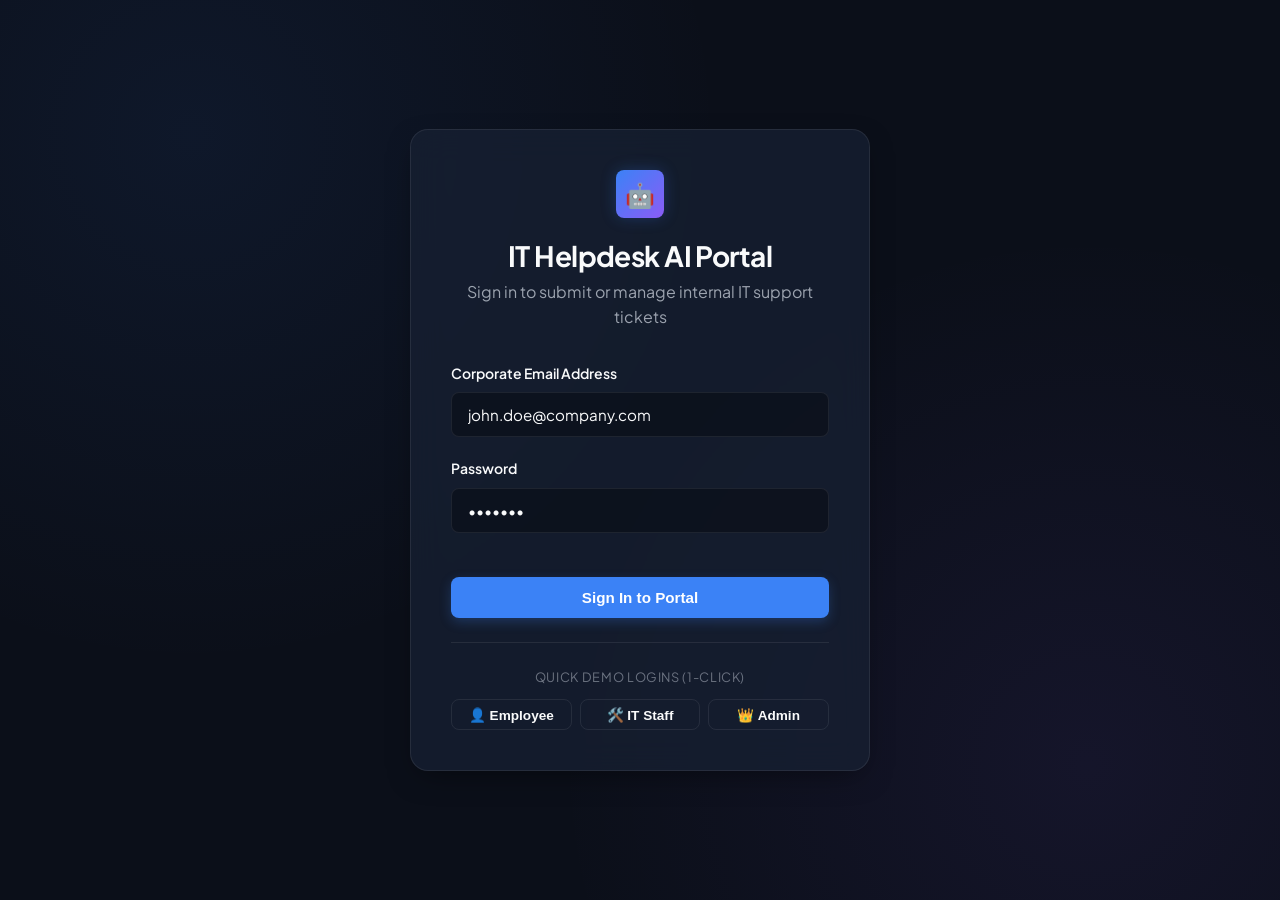
==== frontend/admin-dashboard.html @ 86323dc9 "Complete frontend: Add HTML pages, modern CSS styling, and JS controllers with AI preview" ====
<!DOCTYPE html>
<html lang="en">
<head>
  <meta charset="UTF-8">
  <meta name="viewport" content="width=device-width, initial-scale=1.0">
  <title>Admin Dashboard | AI IT Helpdesk</title>
  <link rel="stylesheet" href="css/style.css">
</head>
<body>
  <!-- Top Navigation -->
  <nav class="navbar">
    <a href="admin-dashboard.html" class="brand">
      <div class="brand-icon">👑</div>
      <span>Helpdesk AI Analytics</span>
    </a>
    <div class="nav-links">
      <div class="user-badge">
        <div class="user-avatar" id="navbar-user-avatar" style="background: var(--danger);">A</div>
        <span id="navbar-user-name" style="font-weight: 600;">Administrator</span>
        <span style="color: var(--text-muted); font-size: 0.75rem;">(Admin)</span>
      </div>
      <button onclick="Auth.logout()" class="btn btn-outline btn-sm">
        Sign Out
      </button>
    </div>
  </nav>

  <div class="container">
    <!-- Header -->
    <div style="margin-bottom: 2rem;">
      <h2>Administrator Analytics & Overview</h2>
      <p>Monitor organizational IT support performance, AI classification metrics, and ticket resolution statistics.</p>
    </div>

    <!-- Stats KPI Grid -->
    <div class="stats-grid">
      <div class="stat-card">
        <div class="stat-info">
          <h4>Total Incident Volume</h4>
          <div class="stat-value" id="admin-total-tickets">0</div>
        </div>
        <div class="stat-icon">📊</div>
      </div>
      <div class="stat-card">
        <div class="stat-info">
          <h4>Open / Pending</h4>
          <div class="stat-value" style="color: #60a5fa;" id="admin-open-tickets">0</div>
        </div>
        <div class="stat-icon">⏳</div>
      </div>
      <div class="stat-card">
        <div class="stat-info">
          <h4>In Progress</h4>
          <div class="stat-value" style="color: #fbbf24;" id="admin-progress-tickets">0</div>
        </div>
        <div class="stat-icon">⚡</div>
      </div>
      <div class="stat-card">
        <div class="stat-info">
          <h4>Resolved Total</h4>
          <div class="stat-value" style="color: #34d399;" id="admin-resolved-tickets">0</div>
        </div>
        <div class="stat-icon">✅</div>
      </div>
      <div class="stat-card">
        <div class="stat-info">
          <h4>Resolution Rate</h4>
          <div class="stat-value" style="color: #a78bfa;" id="admin-resolution-rate">0%</div>
        </div>
        <div class="stat-icon">🎯</div>
      </div>
    </div>

    <!-- Analytics Breakdown Grid -->
    <div style="display: grid; grid-template-columns: 1fr 1fr; gap: 1.5rem; margin-bottom: 2.5rem;">
      
      <!-- Category Breakdown Card -->
      <div class="table-card" style="padding: 1.75rem;">
        <h3 style="font-size: 1.15rem; margin-bottom: 0.5rem;">Tickets by AI Category</h3>
        <p style="font-size: 0.85rem; color: var(--text-muted); margin-bottom: 1.5rem;">
          Distribution of reported issues across core IT domains
        </p>

        <div id="category-bars">
          <!-- Populated by admin.js -->
        </div>
      </div>

      <!-- Priority Breakdown Card -->
      <div class="table-card" style="padding: 1.75rem;">
        <h3 style="font-size: 1.15rem; margin-bottom: 0.5rem;">Tickets by Priority Level</h3>
        <p style="font-size: 0.85rem; color: var(--text-muted); margin-bottom: 1.5rem;">
          Severity levels determined by automated AI analysis
        </p>

        <div id="priority-bars">
          <!-- Populated by admin.js -->
        </div>
      </div>

    </div>

    <!-- Master Tickets Table -->
    <div class="table-card">
      <div class="table-header">
        <div>
          <h3 style="font-size: 1.15rem;">All System Tickets</h3>
          <span style="font-size: 0.85rem; color: var(--text-muted);">Real-time monitoring across all company departments</span>
        </div>
      </div>

      <table class="custom-table">
        <thead>
          <tr>
            <th>ID</th>
            <th>Title</th>
            <th>Category</th>
            <th>Priority</th>
            <th>Status</th>
            <th>Employee</th>
            <th>Assignee</th>
            <th>Action</th>
          </tr>
        </thead>
        <tbody id="all-tickets-tbody">
          <!-- Populated by admin.js -->
        </tbody>
      </table>
    </div>
  </div>

  <script src="js/api.js"></script>
  <script src="js/auth.js"></script>
  <script src="js/admin.js"></script>
</body>
</html>
---- frontend/css/style.css ----
/* ==========================================================
   AI-Based IT Support & Helpdesk System - Modern CSS
   ========================================================== */

@import url('https://fonts.googleapis.com/css2?family=Plus+Jakarta+Sans:wght@300;400;500;600;700;800&family=JetBrains+Mono:wght@400;500&display=swap');

:root {
  /* Color Palette */
  --bg-primary: #0b0f19;
  --bg-secondary: #111827;
  --bg-card: rgba(23, 32, 51, 0.75);
  --bg-card-hover: rgba(30, 41, 67, 0.9);
  --border-color: rgba(255, 255, 255, 0.08);
  --border-focus: #3b82f6;

  --text-primary: #f9fafb;
  --text-secondary: #9ca3af;
  --text-muted: #6b7280;

  /* Accent Colors */
  --primary: #3b82f6;
  --primary-glow: rgba(59, 130, 246, 0.25);
  --primary-hover: #2563eb;
  
  --success: #10b981;
  --success-glow: rgba(16, 185, 129, 0.2);
  --warning: #f59e0b;
  --warning-glow: rgba(245, 158, 11, 0.2);
  --danger: #ef4444;
  --danger-glow: rgba(239, 68, 68, 0.2);
  --info: #8b5cf6;
  --info-glow: rgba(139, 92, 246, 0.2);

  /* Status Colors */
  --status-open: #3b82f6;
  --status-progress: #f59e0b;
  --status-resolved: #10b981;
  --status-closed: #6b7280;

  /* Dimensions & Radius */
  --radius-sm: 8px;
  --radius-md: 12px;
  --radius-lg: 18px;
  --radius-full: 9999px;
  --shadow-card: 0 10px 30px -10px rgba(0, 0, 0, 0.5);
  --transition: all 0.25s cubic-bezier(0.4, 0, 0.2, 1);
}

/* Reset & Base */
* {
  box-sizing: border-box;
  margin: 0;
  padding: 0;
}

body {
  font-family: 'Plus Jakarta Sans', -apple-system, BlinkMacSystemFont, sans-serif;
  background-color: var(--bg-primary);
  color: var(--text-primary);
  line-height: 1.6;
  min-height: 100vh;
  background-image: 
    radial-gradient(circle at 15% 15%, rgba(59, 130, 246, 0.08) 0%, transparent 40%),
    radial-gradient(circle at 85% 85%, rgba(139, 92, 246, 0.08) 0%, transparent 40%);
  background-attachment: fixed;
}

/* Typography */
h1, h2, h3, h4, h5, h6 {
  font-weight: 700;
  color: var(--text-primary);
  letter-spacing: -0.02em;
}

p {
  color: var(--text-secondary);
}

a {
  color: var(--primary);
  text-decoration: none;
  transition: var(--transition);
}

a:hover {
  text-decoration: underline;
}

/* Navigation Bar */
.navbar {
  display: flex;
  justify-content: space-between;
  align-items: center;
  padding: 1rem 2rem;
  background: rgba(17, 24, 39, 0.85);
  backdrop-filter: blur(12px);
  border-bottom: 1px solid var(--border-color);
  position: sticky;
  top: 0;
  z-index: 100;
}

.brand {
  display: flex;
  align-items: center;
  gap: 0.75rem;
  font-size: 1.25rem;
  font-weight: 800;
  color: var(--text-primary);
  text-decoration: none;
}

.brand-icon {
  width: 36px;
  height: 36px;
  background: linear-gradient(135deg, var(--primary), var(--info));
  border-radius: var(--radius-sm);
  display: flex;
  align-items: center;
  justify-content: center;
  font-size: 1.2rem;
  box-shadow: 0 0 15px var(--primary-glow);
}

.brand span {
  background: linear-gradient(135deg, #60a5fa, #c084fc);
  -webkit-background-clip: text;
  -webkit-text-fill-color: transparent;
}

.nav-links {
  display: flex;
  align-items: center;
  gap: 1.5rem;
}

.user-badge {
  display: flex;
  align-items: center;
  gap: 0.6rem;
  background: rgba(255, 255, 255, 0.05);
  padding: 0.4rem 0.9rem;
  border-radius: var(--radius-full);
  border: 1px solid var(--border-color);
  font-size: 0.85rem;
}

.user-avatar {
  width: 24px;
  height: 24px;
  border-radius: 50%;
  background: var(--primary);
  display: flex;
  align-items: center;
  justify-content: center;
  font-size: 0.75rem;
  font-weight: bold;
}

/* Layout Container */
.container {
  max-width: 1280px;
  margin: 2rem auto;
  padding: 0 1.5rem;
}

/* Auth / Login Card */
.auth-wrapper {
  display: flex;
  min-height: 100vh;
  align-items: center;
  justify-content: center;
  padding: 1.5rem;
}

.auth-card {
  width: 100%;
  max-width: 460px;
  background: var(--bg-card);
  backdrop-filter: blur(16px);
  border: 1px solid var(--border-color);
  border-radius: var(--radius-lg);
  padding: 2.5rem;
  box-shadow: var(--shadow-card);
}

.auth-header {
  text-align: center;
  margin-bottom: 2rem;
}

.auth-header h2 {
  font-size: 1.75rem;
  margin-top: 0.5rem;
}

/* Forms & Inputs */
.form-group {
  margin-bottom: 1.25rem;
}

.form-group label {
  display: block;
  font-size: 0.875rem;
  font-weight: 600;
  margin-bottom: 0.5rem;
  color: var(--text-primary);
}

.form-control {
  width: 100%;
  padding: 0.75rem 1rem;
  background: rgba(11, 15, 25, 0.7);
  border: 1px solid var(--border-color);
  border-radius: var(--radius-sm);
  color: var(--text-primary);
  font-family: inherit;
  font-size: 0.95rem;
  transition: var(--transition);
}

.form-control:focus {
  outline: none;
  border-color: var(--primary);
  box-shadow: 0 0 0 3px var(--primary-glow);
}

textarea.form-control {
  min-height: 110px;
  resize: vertical;
}

/* Buttons */
.btn {
  display: inline-flex;
  align-items: center;
  justify-content: center;
  gap: 0.5rem;
  padding: 0.75rem 1.25rem;
  font-size: 0.95rem;
  font-weight: 600;
  border-radius: var(--radius-sm);
  border: none;
  cursor: pointer;
  transition: var(--transition);
  text-decoration: none;
}

.btn-primary {
  background: var(--primary);
  color: white;
  box-shadow: 0 4px 12px var(--primary-glow);
}

.btn-primary:hover {
  background: var(--primary-hover);
  transform: translateY(-1px);
  box-shadow: 0 6px 16px var(--primary-glow);
}

.btn-outline {
  background: transparent;
  border: 1px solid var(--border-color);
  color: var(--text-primary);
}

.btn-outline:hover {
  background: rgba(255, 255, 255, 0.05);
  border-color: var(--text-secondary);
}

.btn-success {
  background: var(--success);
  color: white;
}

.btn-success:hover {
  filter: brightness(1.1);
}

.btn-sm {
  padding: 0.4rem 0.75rem;
  font-size: 0.85rem;
}

.btn-block {
  width: 100%;
}

/* Demo Role Badges / Buttons */
.demo-accounts {
  margin-top: 1.5rem;
  padding-top: 1.5rem;
  border-top: 1px solid var(--border-color);
}

.demo-title {
  font-size: 0.8rem;
  color: var(--text-muted);
  text-transform: uppercase;
  letter-spacing: 0.05em;
  margin-bottom: 0.75rem;
  text-align: center;
}

.demo-buttons {
  display: grid;
  grid-template-columns: repeat(3, 1fr);
  gap: 0.5rem;
}

/* Dashboard Grid & Cards */
.stats-grid {
  display: grid;
  grid-template-columns: repeat(auto-fit, minmax(220px, 1fr));
  gap: 1.25rem;
  margin-bottom: 2rem;
}

.stat-card {
  background: var(--bg-card);
  backdrop-filter: blur(12px);
  border: 1px solid var(--border-color);
  border-radius: var(--radius-md);
  padding: 1.5rem;
  display: flex;
  align-items: center;
  justify-content: space-between;
  box-shadow: var(--shadow-card);
  transition: var(--transition);
}

.stat-card:hover {
  transform: translateY(-2px);
  border-color: rgba(255, 255, 255, 0.15);
}

.stat-info h4 {
  font-size: 0.85rem;
  color: var(--text-secondary);
  font-weight: 500;
  text-transform: uppercase;
  margin-bottom: 0.35rem;
}

.stat-info .stat-value {
  font-size: 2rem;
  font-weight: 800;
  color: var(--text-primary);
}

.stat-icon {
  width: 48px;
  height: 48px;
  border-radius: var(--radius-sm);
  display: flex;
  align-items: center;
  justify-content: center;
  font-size: 1.5rem;
  background: rgba(255, 255, 255, 0.05);
}

/* AI Diagnostic Live Preview Card */
.ai-preview-card {
  background: linear-gradient(135deg, rgba(30, 41, 67, 0.8), rgba(20, 25, 45, 0.9));
  border: 1px solid rgba(59, 130, 246, 0.3);
  border-radius: var(--radius-md);
  padding: 1.5rem;
  margin: 1.25rem 0;
  box-shadow: 0 0 20px rgba(59, 130, 246, 0.1);
  position: relative;
  overflow: hidden;
}

.ai-preview-card::before {
  content: '';
  position: absolute;
  top: 0;
  left: 0;
  right: 0;
  height: 3px;
  background: linear-gradient(90deg, #3b82f6, #8b5cf6, #10b981);
}

.ai-header {
  display: flex;
  align-items: center;
  justify-content: space-between;
  margin-bottom: 1rem;
}

.ai-badge-title {
  display: inline-flex;
  align-items: center;
  gap: 0.5rem;
  font-weight: 700;
  color: #60a5fa;
  font-size: 0.9rem;
}

.ai-tags {
  display: flex;
  gap: 0.75rem;
  margin-bottom: 1rem;
}

.ai-tag {
  background: rgba(255, 255, 255, 0.07);
  padding: 0.3rem 0.75rem;
  border-radius: var(--radius-full);
  font-size: 0.8rem;
  font-weight: 600;
  display: inline-flex;
  align-items: center;
  gap: 0.35rem;
}

.ai-solution-box {
  background: rgba(11, 15, 25, 0.6);
  border-left: 3px solid #60a5fa;
  border-radius: 4px;
  padding: 0.85rem 1rem;
  font-size: 0.9rem;
  color: #e2e8f0;
}

/* Badges (Status & Priority) */
.badge {
  display: inline-flex;
  align-items: center;
  gap: 0.35rem;
  padding: 0.25rem 0.65rem;
  border-radius: var(--radius-full);
  font-size: 0.75rem;
  font-weight: 700;
  text-transform: uppercase;
  letter-spacing: 0.03em;
}

.badge-open {
  background: rgba(59, 130, 246, 0.15);
  color: #60a5fa;
  border: 1px solid rgba(59, 130, 246, 0.3);
}

.badge-progress {
  background: rgba(245, 158, 11, 0.15);
  color: #fbbf24;
  border: 1px solid rgba(245, 158, 11, 0.3);
}

.badge-resolved {
  background: rgba(16, 185, 129, 0.15);
  color: #34d399;
  border: 1px solid rgba(16, 185, 129, 0.3);
}

.badge-closed {
  background: rgba(107, 114, 128, 0.15);
  color: #9ca3af;
  border: 1px solid rgba(107, 114, 128, 0.3);
}

.priority-high {
  background: rgba(239, 68, 68, 0.15);
  color: #f87171;
  border: 1px solid rgba(239, 68, 68, 0.3);
}

.priority-medium {
  background: rgba(245, 158, 11, 0.15);
  color: #fbbf24;
  border: 1px solid rgba(245, 158, 11, 0.3);
}

.priority-low {
  background: rgba(16, 185, 129, 0.15);
  color: #34d399;
  border: 1px solid rgba(16, 185, 129, 0.3);
}

/* Tables */
.table-card {
  background: var(--bg-card);
  backdrop-filter: blur(12px);
  border: 1px solid var(--border-color);
  border-radius: var(--radius-md);
  overflow: hidden;
  box-shadow: var(--shadow-card);
}

.table-header {
  display: flex;
  justify-content: space-between;
  align-items: center;
  padding: 1.25rem 1.5rem;
  border-bottom: 1px solid var(--border-color);
}

.custom-table {
  width: 100%;
  border-collapse: collapse;
  text-align: left;
}

.custom-table th {
  padding: 1rem 1.5rem;
  font-size: 0.8rem;
  font-weight: 700;
  text-transform: uppercase;
  color: var(--text-muted);
  background: rgba(11, 15, 25, 0.4);
  border-bottom: 1px solid var(--border-color);
}

.custom-table td {
  padding: 1.1rem 1.5rem;
  border-bottom: 1px solid var(--border-color);
  font-size: 0.9rem;
  color: var(--text-primary);
}

.custom-table tr:hover {
  background: rgba(255, 255, 255, 0.02);
}

/* Chat & Messages Thread */
.chat-container {
  display: flex;
  flex-direction: column;
  gap: 1rem;
  max-height: 400px;
  overflow-y: auto;
  padding: 1rem;
  background: rgba(11, 15, 25, 0.5);
  border-radius: var(--radius-md);
  border: 1px solid var(--border-color);
  margin-bottom: 1.25rem;
}

.chat-bubble {
  max-width: 80%;
  padding: 0.85rem 1.15rem;
  border-radius: var(--radius-md);
  position: relative;
}

.chat-bubble.sent {
  align-self: flex-end;
  background: rgba(59, 130, 246, 0.2);
  border: 1px solid rgba(59, 130, 246, 0.4);
  border-bottom-right-radius: 2px;
}

.chat-bubble.received {
  align-self: flex-start;
  background: rgba(255, 255, 255, 0.05);
  border: 1px solid var(--border-color);
  border-bottom-left-radius: 2px;
}

.chat-meta {
  font-size: 0.75rem;
  color: var(--text-muted);
  margin-bottom: 0.25rem;
  display: flex;
  justify-content: space-between;
  gap: 1rem;
}

/* Distribution Bars (Admin Dashboard) */
.bar-group {
  margin-bottom: 1rem;
}

.bar-header {
  display: flex;
  justify-content: space-between;
  font-size: 0.85rem;
  margin-bottom: 0.35rem;
}

.bar-track {
  width: 100%;
  height: 8px;
  background: rgba(255, 255, 255, 0.06);
  border-radius: var(--radius-full);
  overflow: hidden;
}

.bar-fill {
  height: 100%;
  border-radius: var(--radius-full);
  transition: width 0.6s ease;
}

/* Responsive */
@media (max-width: 768px) {
  .navbar {
    padding: 1rem;
  }
  .container {
    padding: 0 1rem;
  }
  .custom-table {
    display: block;
    overflow-x: auto;
  }
  .stats-grid {
    grid-template-columns: 1fr;
  }
}
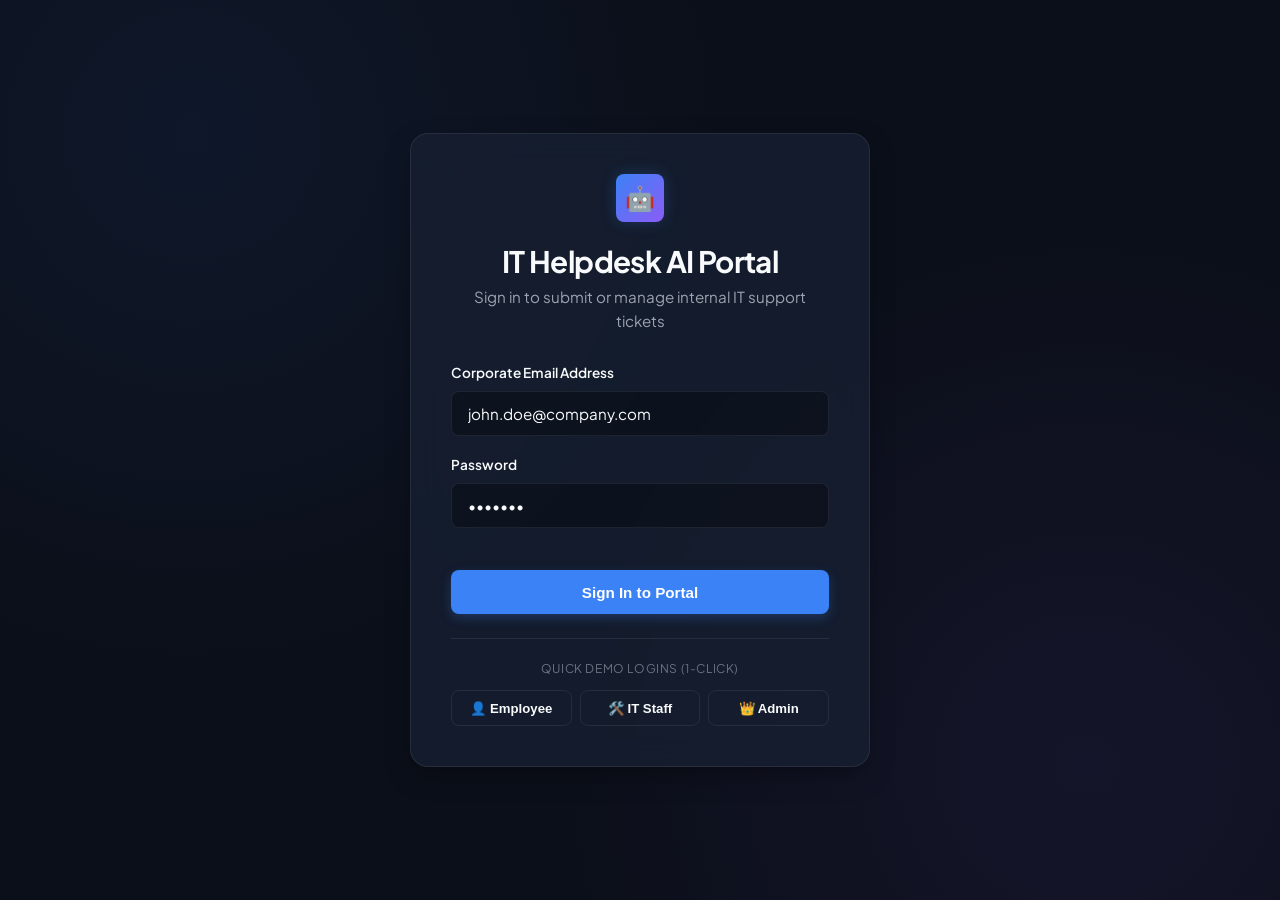
==== commit 8f577838: "Add Rate Limiter, SQLi Sanitizer, OWASP Security Headers, and Universal Mobile/Tablet Responsive Des" ====
--- a/frontend/admin-dashboard.html
+++ b/frontend/admin-dashboard.html
@@ -27,7 +27,7 @@
 
   <div class="container">
     <!-- Header -->
-    <div style="margin-bottom: 2rem;">
+    <div style="margin-bottom: 1.75rem;">
       <h2>Administrator Analytics & Overview</h2>
       <p>Monitor organizational IT support performance, AI classification metrics, and ticket resolution statistics.</p>
     </div>
@@ -71,13 +71,13 @@
       </div>
     </div>
 
-    <!-- Analytics Breakdown Grid -->
-    <div style="display: grid; grid-template-columns: 1fr 1fr; gap: 1.5rem; margin-bottom: 2.5rem;">
+    <!-- Analytics Breakdown Grid (Responsive 2-col) -->
+    <div class="grid-equal-2col">
       
       <!-- Category Breakdown Card -->
-      <div class="table-card" style="padding: 1.75rem;">
-        <h3 style="font-size: 1.15rem; margin-bottom: 0.5rem;">Tickets by AI Category</h3>
-        <p style="font-size: 0.85rem; color: var(--text-muted); margin-bottom: 1.5rem;">
+      <div class="table-card" style="padding: 1.5rem;">
+        <h3 style="font-size: 1.15rem; margin-bottom: 0.35rem;">Tickets by AI Category</h3>
+        <p style="font-size: 0.85rem; color: var(--text-muted); margin-bottom: 1.25rem;">
           Distribution of reported issues across core IT domains
         </p>
 
@@ -87,9 +87,9 @@
       </div>
 
       <!-- Priority Breakdown Card -->
-      <div class="table-card" style="padding: 1.75rem;">
-        <h3 style="font-size: 1.15rem; margin-bottom: 0.5rem;">Tickets by Priority Level</h3>
-        <p style="font-size: 0.85rem; color: var(--text-muted); margin-bottom: 1.5rem;">
+      <div class="table-card" style="padding: 1.5rem;">
+        <h3 style="font-size: 1.15rem; margin-bottom: 0.35rem;">Tickets by Priority Level</h3>
+        <p style="font-size: 0.85rem; color: var(--text-muted); margin-bottom: 1.25rem;">
           Severity levels determined by automated AI analysis
         </p>
 
@@ -109,23 +109,25 @@
         </div>
       </div>
 
-      <table class="custom-table">
-        <thead>
-          <tr>
-            <th>ID</th>
-            <th>Title</th>
-            <th>Category</th>
-            <th>Priority</th>
-            <th>Status</th>
-            <th>Employee</th>
-            <th>Assignee</th>
-            <th>Action</th>
-          </tr>
-        </thead>
-        <tbody id="all-tickets-tbody">
-          <!-- Populated by admin.js -->
-        </tbody>
-      </table>
+      <div class="table-responsive">
+        <table class="custom-table">
+          <thead>
+            <tr>
+              <th>ID</th>
+              <th>Title</th>
+              <th>Category</th>
+              <th>Priority</th>
+              <th>Status</th>
+              <th>Employee</th>
+              <th>Assignee</th>
+              <th>Action</th>
+            </tr>
+          </thead>
+          <tbody id="all-tickets-tbody">
+            <!-- Populated by admin.js -->
+          </tbody>
+        </table>
+      </div>
     </div>
   </div>
 
--- a/frontend/css/style.css
+++ b/frontend/css/style.css
@@ -1,5 +1,6 @@
 /* ==========================================================
    AI-Based IT Support & Helpdesk System - Modern CSS
+   Universal Responsive Design & Security-Hardened UI
    ========================================================== */
 
 @import url('https://fonts.googleapis.com/css2?family=Plus+Jakarta+Sans:wght@300;400;500;600;700;800&family=JetBrains+Mono:wght@400;500&display=swap');
@@ -47,33 +48,41 @@
 }
 
 /* Reset & Base */
-* {
+*, *::before, *::after {
   box-sizing: border-box;
   margin: 0;
   padding: 0;
 }
 
+html {
+  font-size: 16px;
+  scroll-behavior: smooth;
+  -webkit-text-size-adjust: 100%;
+}
+
 body {
-  font-family: 'Plus Jakarta Sans', -apple-system, BlinkMacSystemFont, sans-serif;
+  font-family: 'Plus Jakarta Sans', -apple-system, BlinkMacSystemFont, 'Segoe UI', Roboto, sans-serif;
   background-color: var(--bg-primary);
   color: var(--text-primary);
   line-height: 1.6;
   min-height: 100vh;
+  width: 100%;
+  overflow-x: hidden;
   background-image: 
     radial-gradient(circle at 15% 15%, rgba(59, 130, 246, 0.08) 0%, transparent 40%),
     radial-gradient(circle at 85% 85%, rgba(139, 92, 246, 0.08) 0%, transparent 40%);
   background-attachment: fixed;
 }
 
-/* Typography */
-h1, h2, h3, h4, h5, h6 {
-  font-weight: 700;
-  color: var(--text-primary);
-  letter-spacing: -0.02em;
-}
+/* Typography with Fluid Sizing */
+h1 { font-size: clamp(1.6rem, 3vw, 2.25rem); font-weight: 800; letter-spacing: -0.03em; }
+h2 { font-size: clamp(1.35rem, 2.5vw, 1.85rem); font-weight: 700; letter-spacing: -0.02em; }
+h3 { font-size: clamp(1.1rem, 2vw, 1.35rem); font-weight: 700; }
+h4 { font-size: clamp(0.95rem, 1.5vw, 1.1rem); font-weight: 600; }
 
 p {
   color: var(--text-secondary);
+  font-size: clamp(0.875rem, 1.2vw, 0.95rem);
 }
 
 a {
@@ -91,20 +100,24 @@
   display: flex;
   justify-content: space-between;
   align-items: center;
-  padding: 1rem 2rem;
+  flex-wrap: wrap;
+  gap: 0.75rem;
+  padding: 0.85rem clamp(1rem, 3vw, 2rem);
   background: rgba(17, 24, 39, 0.85);
   backdrop-filter: blur(12px);
+  -webkit-backdrop-filter: blur(12px);
   border-bottom: 1px solid var(--border-color);
   position: sticky;
   top: 0;
   z-index: 100;
+  width: 100%;
 }
 
 .brand {
   display: flex;
   align-items: center;
   gap: 0.75rem;
-  font-size: 1.25rem;
+  font-size: clamp(1.1rem, 2vw, 1.25rem);
   font-weight: 800;
   color: var(--text-primary);
   text-decoration: none;
@@ -120,6 +133,7 @@
   justify-content: center;
   font-size: 1.2rem;
   box-shadow: 0 0 15px var(--primary-glow);
+  flex-shrink: 0;
 }
 
 .brand span {
@@ -131,18 +145,20 @@
 .nav-links {
   display: flex;
   align-items: center;
-  gap: 1.5rem;
+  flex-wrap: wrap;
+  gap: 0.75rem;
 }
 
 .user-badge {
-  display: flex;
-  align-items: center;
-  gap: 0.6rem;
+  display: inline-flex;
+  align-items: center;
+  gap: 0.5rem;
   background: rgba(255, 255, 255, 0.05);
-  padding: 0.4rem 0.9rem;
+  padding: 0.35rem 0.75rem;
   border-radius: var(--radius-full);
   border: 1px solid var(--border-color);
-  font-size: 0.85rem;
+  font-size: 0.825rem;
+  max-width: 100%;
 }
 
 .user-avatar {
@@ -155,13 +171,30 @@
   justify-content: center;
   font-size: 0.75rem;
   font-weight: bold;
-}
-
-/* Layout Container */
+  flex-shrink: 0;
+}
+
+/* Layout Container (Auto-Adjustable) */
 .container {
+  width: 100%;
   max-width: 1280px;
-  margin: 2rem auto;
-  padding: 0 1.5rem;
+  margin: 1.5rem auto;
+  padding: 0 clamp(0.75rem, 2vw, 1.5rem);
+}
+
+/* Responsive Two-Column Grids */
+.grid-2col {
+  display: grid;
+  grid-template-columns: 1.2fr 0.8fr;
+  gap: 1.5rem;
+  margin-bottom: 2rem;
+}
+
+.grid-equal-2col {
+  display: grid;
+  grid-template-columns: repeat(auto-fit, minmax(320px, 1fr));
+  gap: 1.5rem;
+  margin-bottom: 2rem;
 }
 
 /* Auth / Login Card */
@@ -170,7 +203,7 @@
   min-height: 100vh;
   align-items: center;
   justify-content: center;
-  padding: 1.5rem;
+  padding: 1rem;
 }
 
 .auth-card {
@@ -178,32 +211,28 @@
   max-width: 460px;
   background: var(--bg-card);
   backdrop-filter: blur(16px);
+  -webkit-backdrop-filter: blur(16px);
   border: 1px solid var(--border-color);
   border-radius: var(--radius-lg);
-  padding: 2.5rem;
+  padding: clamp(1.5rem, 5vw, 2.5rem);
   box-shadow: var(--shadow-card);
 }
 
 .auth-header {
   text-align: center;
-  margin-bottom: 2rem;
-}
-
-.auth-header h2 {
-  font-size: 1.75rem;
-  margin-top: 0.5rem;
+  margin-bottom: 1.75rem;
 }
 
 /* Forms & Inputs */
 .form-group {
-  margin-bottom: 1.25rem;
+  margin-bottom: 1.15rem;
 }
 
 .form-group label {
   display: block;
-  font-size: 0.875rem;
+  font-size: 0.85rem;
   font-weight: 600;
-  margin-bottom: 0.5rem;
+  margin-bottom: 0.45rem;
   color: var(--text-primary);
 }
 
@@ -217,6 +246,7 @@
   font-family: inherit;
   font-size: 0.95rem;
   transition: var(--transition);
+  min-height: 44px; /* Touch friendly */
 }
 
 .form-control:focus {
@@ -230,13 +260,14 @@
   resize: vertical;
 }
 
-/* Buttons */
+/* Buttons (Touch Targets >= 44px) */
 .btn {
   display: inline-flex;
   align-items: center;
   justify-content: center;
   gap: 0.5rem;
-  padding: 0.75rem 1.25rem;
+  padding: 0.7rem 1.25rem;
+  min-height: 44px;
   font-size: 0.95rem;
   font-weight: 600;
   border-radius: var(--radius-sm);
@@ -244,6 +275,7 @@
   cursor: pointer;
   transition: var(--transition);
   text-decoration: none;
+  user-select: none;
 }
 
 .btn-primary {
@@ -279,8 +311,9 @@
 }
 
 .btn-sm {
-  padding: 0.4rem 0.75rem;
-  font-size: 0.85rem;
+  min-height: 36px;
+  padding: 0.35rem 0.75rem;
+  font-size: 0.825rem;
 }
 
 .btn-block {
@@ -290,12 +323,12 @@
 /* Demo Role Badges / Buttons */
 .demo-accounts {
   margin-top: 1.5rem;
-  padding-top: 1.5rem;
+  padding-top: 1.25rem;
   border-top: 1px solid var(--border-color);
 }
 
 .demo-title {
-  font-size: 0.8rem;
+  font-size: 0.75rem;
   color: var(--text-muted);
   text-transform: uppercase;
   letter-spacing: 0.05em;
@@ -305,24 +338,25 @@
 
 .demo-buttons {
   display: grid;
-  grid-template-columns: repeat(3, 1fr);
+  grid-template-columns: repeat(auto-fit, minmax(100px, 1fr));
   gap: 0.5rem;
 }
 
-/* Dashboard Grid & Cards */
+/* Dashboard Responsive Stats Grid */
 .stats-grid {
   display: grid;
-  grid-template-columns: repeat(auto-fit, minmax(220px, 1fr));
-  gap: 1.25rem;
+  grid-template-columns: repeat(auto-fit, minmax(180px, 1fr));
+  gap: 1rem;
   margin-bottom: 2rem;
 }
 
 .stat-card {
   background: var(--bg-card);
   backdrop-filter: blur(12px);
+  -webkit-backdrop-filter: blur(12px);
   border: 1px solid var(--border-color);
   border-radius: var(--radius-md);
-  padding: 1.5rem;
+  padding: 1.25rem;
   display: flex;
   align-items: center;
   justify-content: space-between;
@@ -336,28 +370,29 @@
 }
 
 .stat-info h4 {
-  font-size: 0.85rem;
+  font-size: 0.775rem;
   color: var(--text-secondary);
   font-weight: 500;
   text-transform: uppercase;
-  margin-bottom: 0.35rem;
+  margin-bottom: 0.25rem;
 }
 
 .stat-info .stat-value {
-  font-size: 2rem;
+  font-size: clamp(1.5rem, 3vw, 2rem);
   font-weight: 800;
   color: var(--text-primary);
 }
 
 .stat-icon {
-  width: 48px;
-  height: 48px;
+  width: 44px;
+  height: 44px;
   border-radius: var(--radius-sm);
   display: flex;
   align-items: center;
   justify-content: center;
-  font-size: 1.5rem;
+  font-size: 1.35rem;
   background: rgba(255, 255, 255, 0.05);
+  flex-shrink: 0;
 }
 
 /* AI Diagnostic Live Preview Card */
@@ -365,11 +400,11 @@
   background: linear-gradient(135deg, rgba(30, 41, 67, 0.8), rgba(20, 25, 45, 0.9));
   border: 1px solid rgba(59, 130, 246, 0.3);
   border-radius: var(--radius-md);
-  padding: 1.5rem;
-  margin: 1.25rem 0;
+  padding: 1.25rem;
   box-shadow: 0 0 20px rgba(59, 130, 246, 0.1);
   position: relative;
   overflow: hidden;
+  height: fit-content;
 }
 
 .ai-preview-card::before {
@@ -386,13 +421,15 @@
   display: flex;
   align-items: center;
   justify-content: space-between;
-  margin-bottom: 1rem;
+  flex-wrap: wrap;
+  gap: 0.5rem;
+  margin-bottom: 0.85rem;
 }
 
 .ai-badge-title {
   display: inline-flex;
   align-items: center;
-  gap: 0.5rem;
+  gap: 0.4rem;
   font-weight: 700;
   color: #60a5fa;
   font-size: 0.9rem;
@@ -400,15 +437,16 @@
 
 .ai-tags {
   display: flex;
-  gap: 0.75rem;
-  margin-bottom: 1rem;
+  flex-wrap: wrap;
+  gap: 0.5rem;
+  margin-bottom: 0.85rem;
 }
 
 .ai-tag {
   background: rgba(255, 255, 255, 0.07);
-  padding: 0.3rem 0.75rem;
+  padding: 0.25rem 0.65rem;
   border-radius: var(--radius-full);
-  font-size: 0.8rem;
+  font-size: 0.775rem;
   font-weight: 600;
   display: inline-flex;
   align-items: center;
@@ -420,8 +458,9 @@
   border-left: 3px solid #60a5fa;
   border-radius: 4px;
   padding: 0.85rem 1rem;
-  font-size: 0.9rem;
+  font-size: 0.875rem;
   color: #e2e8f0;
+  word-break: break-word;
 }
 
 /* Badges (Status & Priority) */
@@ -429,95 +468,76 @@
   display: inline-flex;
   align-items: center;
   gap: 0.35rem;
-  padding: 0.25rem 0.65rem;
+  padding: 0.25rem 0.6rem;
   border-radius: var(--radius-full);
-  font-size: 0.75rem;
+  font-size: 0.725rem;
   font-weight: 700;
   text-transform: uppercase;
   letter-spacing: 0.03em;
-}
-
-.badge-open {
-  background: rgba(59, 130, 246, 0.15);
-  color: #60a5fa;
-  border: 1px solid rgba(59, 130, 246, 0.3);
-}
-
-.badge-progress {
-  background: rgba(245, 158, 11, 0.15);
-  color: #fbbf24;
-  border: 1px solid rgba(245, 158, 11, 0.3);
-}
-
-.badge-resolved {
-  background: rgba(16, 185, 129, 0.15);
-  color: #34d399;
-  border: 1px solid rgba(16, 185, 129, 0.3);
-}
-
-.badge-closed {
-  background: rgba(107, 114, 128, 0.15);
-  color: #9ca3af;
-  border: 1px solid rgba(107, 114, 128, 0.3);
-}
-
-.priority-high {
-  background: rgba(239, 68, 68, 0.15);
-  color: #f87171;
-  border: 1px solid rgba(239, 68, 68, 0.3);
-}
-
-.priority-medium {
-  background: rgba(245, 158, 11, 0.15);
-  color: #fbbf24;
-  border: 1px solid rgba(245, 158, 11, 0.3);
-}
-
-.priority-low {
-  background: rgba(16, 185, 129, 0.15);
-  color: #34d399;
-  border: 1px solid rgba(16, 185, 129, 0.3);
-}
-
-/* Tables */
+  white-space: nowrap;
+}
+
+.badge-open { background: rgba(59, 130, 246, 0.15); color: #60a5fa; border: 1px solid rgba(59, 130, 246, 0.3); }
+.badge-progress { background: rgba(245, 158, 11, 0.15); color: #fbbf24; border: 1px solid rgba(245, 158, 11, 0.3); }
+.badge-resolved { background: rgba(16, 185, 129, 0.15); color: #34d399; border: 1px solid rgba(16, 185, 129, 0.3); }
+.badge-closed { background: rgba(107, 114, 128, 0.15); color: #9ca3af; border: 1px solid rgba(107, 114, 128, 0.3); }
+
+.priority-high { background: rgba(239, 68, 68, 0.15); color: #f87171; border: 1px solid rgba(239, 68, 68, 0.3); }
+.priority-medium { background: rgba(245, 158, 11, 0.15); color: #fbbf24; border: 1px solid rgba(245, 158, 11, 0.3); }
+.priority-low { background: rgba(16, 185, 129, 0.15); color: #34d399; border: 1px solid rgba(16, 185, 129, 0.3); }
+
+/* Tables (Auto-Adjustable with Smooth Touch Scroll) */
 .table-card {
   background: var(--bg-card);
   backdrop-filter: blur(12px);
+  -webkit-backdrop-filter: blur(12px);
   border: 1px solid var(--border-color);
   border-radius: var(--radius-md);
   overflow: hidden;
   box-shadow: var(--shadow-card);
+  width: 100%;
 }
 
 .table-header {
   display: flex;
   justify-content: space-between;
   align-items: center;
-  padding: 1.25rem 1.5rem;
+  flex-wrap: wrap;
+  gap: 0.5rem;
+  padding: 1.15rem 1.25rem;
   border-bottom: 1px solid var(--border-color);
+}
+
+.table-responsive {
+  width: 100%;
+  overflow-x: auto;
+  -webkit-overflow-scrolling: touch;
 }
 
 .custom-table {
   width: 100%;
   border-collapse: collapse;
   text-align: left;
+  min-width: 580px;
 }
 
 .custom-table th {
-  padding: 1rem 1.5rem;
-  font-size: 0.8rem;
+  padding: 0.85rem 1.15rem;
+  font-size: 0.775rem;
   font-weight: 700;
   text-transform: uppercase;
   color: var(--text-muted);
   background: rgba(11, 15, 25, 0.4);
   border-bottom: 1px solid var(--border-color);
+  white-space: nowrap;
 }
 
 .custom-table td {
-  padding: 1.1rem 1.5rem;
+  padding: 1rem 1.15rem;
   border-bottom: 1px solid var(--border-color);
-  font-size: 0.9rem;
+  font-size: 0.875rem;
   color: var(--text-primary);
+  vertical-align: middle;
 }
 
 .custom-table tr:hover {
@@ -528,21 +548,22 @@
 .chat-container {
   display: flex;
   flex-direction: column;
-  gap: 1rem;
-  max-height: 400px;
+  gap: 0.85rem;
+  max-height: 380px;
   overflow-y: auto;
-  padding: 1rem;
+  padding: 0.85rem;
   background: rgba(11, 15, 25, 0.5);
   border-radius: var(--radius-md);
   border: 1px solid var(--border-color);
-  margin-bottom: 1.25rem;
+  margin-bottom: 1rem;
 }
 
 .chat-bubble {
-  max-width: 80%;
-  padding: 0.85rem 1.15rem;
+  max-width: 85%;
+  padding: 0.75rem 1rem;
   border-radius: var(--radius-md);
   position: relative;
+  word-break: break-word;
 }
 
 .chat-bubble.sent {
@@ -560,23 +581,23 @@
 }
 
 .chat-meta {
-  font-size: 0.75rem;
+  font-size: 0.725rem;
   color: var(--text-muted);
   margin-bottom: 0.25rem;
   display: flex;
   justify-content: space-between;
-  gap: 1rem;
-}
-
-/* Distribution Bars (Admin Dashboard) */
+  gap: 0.75rem;
+}
+
+/* Distribution Bars */
 .bar-group {
-  margin-bottom: 1rem;
+  margin-bottom: 0.9rem;
 }
 
 .bar-header {
   display: flex;
   justify-content: space-between;
-  font-size: 0.85rem;
+  font-size: 0.825rem;
   margin-bottom: 0.35rem;
 }
 
@@ -594,19 +615,69 @@
   transition: width 0.6s ease;
 }
 
-/* Responsive */
+/* ==========================================================
+   📱 Multi-Device Responsive Breakpoints
+   ========================================================== */
+
+/* Tablets and small laptops (<= 992px) */
+@media (max-width: 992px) {
+  .grid-2col {
+    grid-template-columns: 1fr;
+  }
+}
+
+/* Mobile Phones (<= 768px) */
 @media (max-width: 768px) {
   .navbar {
+    padding: 0.75rem 1rem;
+  }
+
+  .nav-links {
+    width: 100%;
+    justify-content: space-between;
+    margin-top: 0.5rem;
+  }
+
+  .container {
+    padding: 0 0.85rem;
+    margin: 1rem auto;
+  }
+
+  .stats-grid {
+    grid-template-columns: repeat(2, 1fr);
+    gap: 0.75rem;
+  }
+
+  .stat-card {
     padding: 1rem;
   }
-  .container {
-    padding: 0 1rem;
-  }
-  .custom-table {
-    display: block;
-    overflow-x: auto;
-  }
+
+  .stat-icon {
+    width: 36px;
+    height: 36px;
+    font-size: 1.15rem;
+  }
+
+  .custom-table th, .custom-table td {
+    padding: 0.75rem 0.85rem;
+  }
+
+  .chat-bubble {
+    max-width: 92%;
+  }
+}
+
+/* Extra Small Phones (<= 480px) */
+@media (max-width: 480px) {
   .stats-grid {
     grid-template-columns: 1fr;
   }
-}
+
+  .demo-buttons {
+    grid-template-columns: 1fr;
+  }
+
+  .auth-card {
+    padding: 1.25rem;
+  }
+}
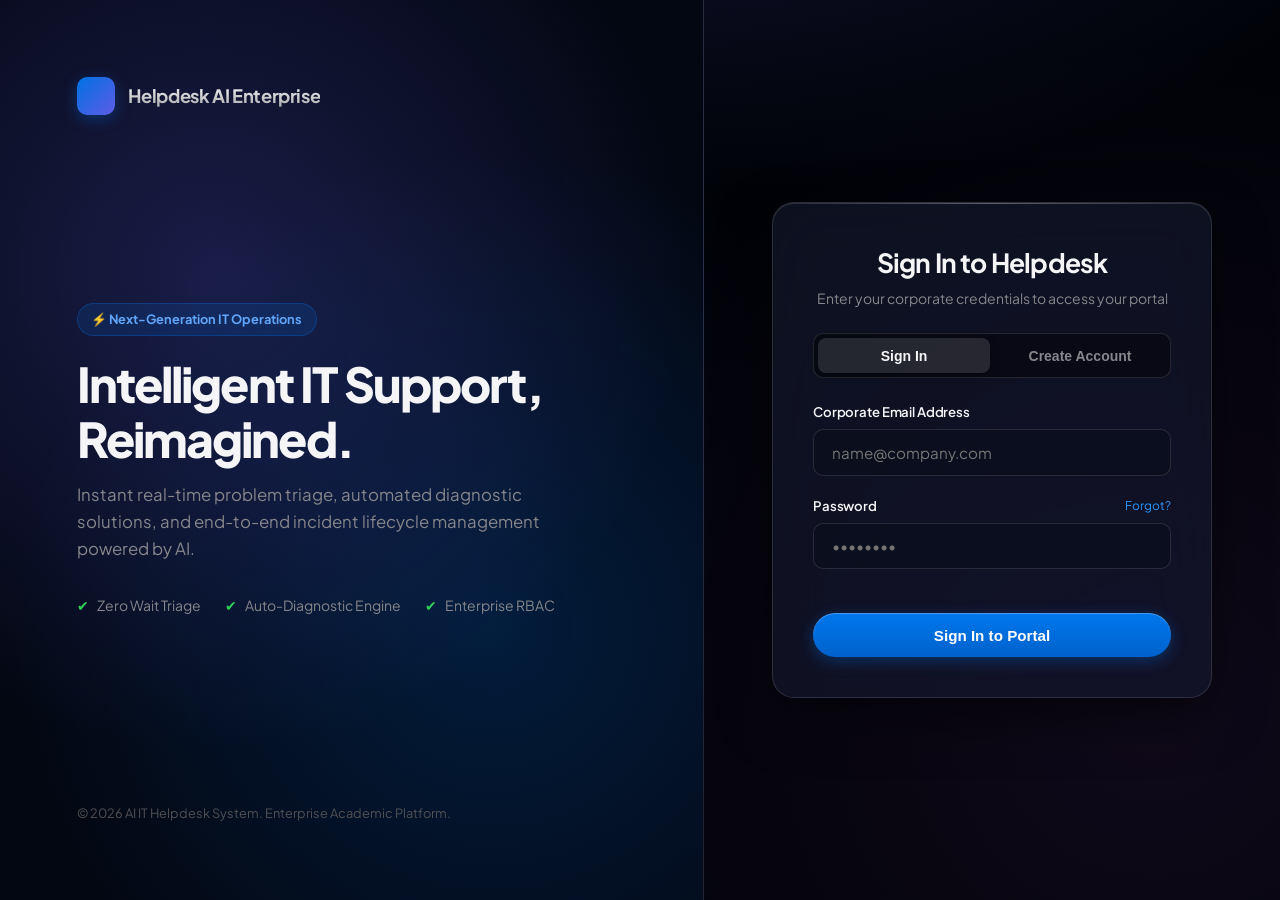
==== commit 039f5bff: "feat: Apple design system overhaul, live registration/auth portal, and backend security verification" ====
--- a/frontend/admin-dashboard.html
+++ b/frontend/admin-dashboard.html
@@ -3,21 +3,27 @@
 <head>
   <meta charset="UTF-8">
   <meta name="viewport" content="width=device-width, initial-scale=1.0">
-  <title>Admin Dashboard | AI IT Helpdesk</title>
+  <title>System Intelligence & Analytics | IT Helpdesk</title>
   <link rel="stylesheet" href="css/style.css">
 </head>
 <body>
-  <!-- Top Navigation -->
+  <!-- Cupertino Navigation -->
   <nav class="navbar">
     <a href="admin-dashboard.html" class="brand">
-      <div class="brand-icon">👑</div>
-      <span>Helpdesk AI Analytics</span>
+      <div class="brand-icon">
+        <svg width="20" height="20" viewBox="0 0 24 24" fill="none" stroke="currentColor" stroke-width="2">
+          <path d="M12 2L2 7l10 5 10-5-10-5zM2 17l10 5 10-5M2 12l10 5 10-5"/>
+        </svg>
+      </div>
+      <span>Enterprise Intelligence</span>
     </a>
     <div class="nav-links">
       <div class="user-badge">
-        <div class="user-avatar" id="navbar-user-avatar" style="background: var(--danger);">A</div>
-        <span id="navbar-user-name" style="font-weight: 600;">Administrator</span>
-        <span style="color: var(--text-muted); font-size: 0.75rem;">(Admin)</span>
+        <div class="user-avatar" id="navbar-user-avatar" style="background: linear-gradient(135deg, #ef4444, #f43f5e);">A</div>
+        <div style="display: flex; flex-direction: column;">
+          <span id="navbar-user-name" style="font-weight: 600; font-size: 0.9rem; line-height: 1.2;">Administrator</span>
+          <span style="color: var(--apple-danger); font-size: 0.72rem; font-weight: 500;">Admin Access</span>
+        </div>
       </div>
       <button onclick="Auth.logout()" class="btn btn-outline btn-sm">
         Sign Out
@@ -26,48 +32,59 @@
   </nav>
 
   <div class="container">
-    <!-- Header -->
-    <div style="margin-bottom: 1.75rem;">
-      <h2>Administrator Analytics & Overview</h2>
-      <p>Monitor organizational IT support performance, AI classification metrics, and ticket resolution statistics.</p>
+    <!-- Apple Hero Header -->
+    <div style="margin-bottom: 2.25rem;">
+      <div class="ai-tag" style="margin-bottom: 0.6rem; display: inline-flex;">System-Wide Telemetry</div>
+      <h2 style="letter-spacing: -0.03em;">Executive Support Metrics</h2>
+      <p style="max-width: 650px;">Real-time natural language classification telemetry, team resolution throughput, and enterprise incident volume.</p>
     </div>
 
-    <!-- Stats KPI Grid -->
+    <!-- Apple Stats KPI Grid -->
     <div class="stats-grid">
       <div class="stat-card">
         <div class="stat-info">
-          <h4>Total Incident Volume</h4>
+          <h4>Total Incidents</h4>
           <div class="stat-value" id="admin-total-tickets">0</div>
         </div>
-        <div class="stat-icon">📊</div>
+        <div class="stat-icon" style="color: var(--apple-blue);">
+          <svg width="24" height="24" viewBox="0 0 24 24" fill="none" stroke="currentColor" stroke-width="2"><line x1="18" y1="20" x2="18" y2="10"></line><line x1="12" y1="20" x2="12" y2="4"></line><line x1="6" y1="20" x2="6" y2="14"></line></svg>
+        </div>
       </div>
       <div class="stat-card">
         <div class="stat-info">
-          <h4>Open / Pending</h4>
+          <h4>Open / Triage</h4>
           <div class="stat-value" style="color: #60a5fa;" id="admin-open-tickets">0</div>
         </div>
-        <div class="stat-icon">⏳</div>
+        <div class="stat-icon" style="color: #60a5fa;">
+          <svg width="24" height="24" viewBox="0 0 24 24" fill="none" stroke="currentColor" stroke-width="2"><circle cx="12" cy="12" r="10"></circle><polyline points="12 6 12 12 16 14"></polyline></svg>
+        </div>
       </div>
       <div class="stat-card">
         <div class="stat-info">
-          <h4>In Progress</h4>
+          <h4>In Active Progress</h4>
           <div class="stat-value" style="color: #fbbf24;" id="admin-progress-tickets">0</div>
         </div>
-        <div class="stat-icon">⚡</div>
+        <div class="stat-icon" style="color: #fbbf24;">
+          <svg width="24" height="24" viewBox="0 0 24 24" fill="none" stroke="currentColor" stroke-width="2"><polygon points="13 2 3 14 12 14 11 22 21 10 12 10 13 2"></polygon></svg>
+        </div>
       </div>
       <div class="stat-card">
         <div class="stat-info">
           <h4>Resolved Total</h4>
           <div class="stat-value" style="color: #34d399;" id="admin-resolved-tickets">0</div>
         </div>
-        <div class="stat-icon">✅</div>
+        <div class="stat-icon" style="color: #34d399;">
+          <svg width="24" height="24" viewBox="0 0 24 24" fill="none" stroke="currentColor" stroke-width="2"><path d="M22 11.08V12a10 10 0 1 1-5.93-9.14"></path><polyline points="22 4 12 14.01 9 11.01"></polyline></svg>
+        </div>
       </div>
       <div class="stat-card">
         <div class="stat-info">
-          <h4>Resolution Rate</h4>
+          <h4>SLA Resolution Rate</h4>
           <div class="stat-value" style="color: #a78bfa;" id="admin-resolution-rate">0%</div>
         </div>
-        <div class="stat-icon">🎯</div>
+        <div class="stat-icon" style="color: #a78bfa;">
+          <svg width="24" height="24" viewBox="0 0 24 24" fill="none" stroke="currentColor" stroke-width="2"><circle cx="12" cy="12" r="10"></circle><circle cx="12" cy="12" r="6"></circle><circle cx="12" cy="12" r="2"></circle></svg>
+        </div>
       </div>
     </div>
 
@@ -75,10 +92,13 @@
     <div class="grid-equal-2col">
       
       <!-- Category Breakdown Card -->
-      <div class="table-card" style="padding: 1.5rem;">
-        <h3 style="font-size: 1.15rem; margin-bottom: 0.35rem;">Tickets by AI Category</h3>
-        <p style="font-size: 0.85rem; color: var(--text-muted); margin-bottom: 1.25rem;">
-          Distribution of reported issues across core IT domains
+      <div class="table-card" style="padding: 1.75rem;">
+        <div style="display: flex; align-items: center; justify-content: space-between; margin-bottom: 0.4rem;">
+          <h3 style="font-size: 1.15rem;">Incidents by Category</h3>
+          <span class="ai-tag">NLP Classification</span>
+        </div>
+        <p style="font-size: 0.85rem; color: var(--text-muted); margin-bottom: 1.5rem;">
+          Automated routing breakdown based on natural language keyword and token density
         </p>
 
         <div id="category-bars">
@@ -87,10 +107,13 @@
       </div>
 
       <!-- Priority Breakdown Card -->
-      <div class="table-card" style="padding: 1.5rem;">
-        <h3 style="font-size: 1.15rem; margin-bottom: 0.35rem;">Tickets by Priority Level</h3>
-        <p style="font-size: 0.85rem; color: var(--text-muted); margin-bottom: 1.25rem;">
-          Severity levels determined by automated AI analysis
+      <div class="table-card" style="padding: 1.75rem;">
+        <div style="display: flex; align-items: center; justify-content: space-between; margin-bottom: 0.4rem;">
+          <h3 style="font-size: 1.15rem;">Severity & Urgency Distribution</h3>
+          <span class="ai-tag">Urgency Matrix</span>
+        </div>
+        <p style="font-size: 0.85rem; color: var(--text-muted); margin-bottom: 1.5rem;">
+          AI-calculated impact levels driving engineering dispatch priority
         </p>
 
         <div id="priority-bars">
@@ -104,8 +127,8 @@
     <div class="table-card">
       <div class="table-header">
         <div>
-          <h3 style="font-size: 1.15rem;">All System Tickets</h3>
-          <span style="font-size: 0.85rem; color: var(--text-muted);">Real-time monitoring across all company departments</span>
+          <h3 style="font-size: 1.15rem;">Enterprise Incident Registry</h3>
+          <span style="font-size: 0.85rem; color: var(--text-muted);">Master record of all tickets across all global departments</span>
         </div>
       </div>
 
@@ -114,8 +137,8 @@
           <thead>
             <tr>
               <th>ID</th>
-              <th>Title</th>
-              <th>Category</th>
+              <th>Incident Summary</th>
+              <th>AI Category</th>
               <th>Priority</th>
               <th>Status</th>
               <th>Employee</th>
--- a/frontend/css/style.css
+++ b/frontend/css/style.css
@@ -1,53 +1,55 @@
 /* ==========================================================
-   AI-Based IT Support & Helpdesk System - Modern CSS
-   Universal Responsive Design & Security-Hardened UI
-   ========================================================== */
-
-@import url('https://fonts.googleapis.com/css2?family=Plus+Jakarta+Sans:wght@300;400;500;600;700;800&family=JetBrains+Mono:wght@400;500&display=swap');
+    Apple Human Interface System - AI IT Support & Helpdesk
+   Cupertino Dark Glass & Liquid Gradient Theme
+   ========================================================== */
+
+@import url('https://fonts.googleapis.com/css2?family=Plus+Jakarta+Sans:wght@300;400;500;600;700;800&family=JetBrains+Mono:wght@400;500;600&display=swap');
 
 :root {
-  /* Color Palette */
-  --bg-primary: #0b0f19;
-  --bg-secondary: #111827;
-  --bg-card: rgba(23, 32, 51, 0.75);
-  --bg-card-hover: rgba(30, 41, 67, 0.9);
-  --border-color: rgba(255, 255, 255, 0.08);
-  --border-focus: #3b82f6;
-
-  --text-primary: #f9fafb;
-  --text-secondary: #9ca3af;
-  --text-muted: #6b7280;
-
-  /* Accent Colors */
-  --primary: #3b82f6;
-  --primary-glow: rgba(59, 130, 246, 0.25);
-  --primary-hover: #2563eb;
+  /* Apple System Palette */
+  --apple-bg: #000207;
+  --apple-canvas: #060913;
+  --apple-card: rgba(20, 26, 43, 0.65);
+  --apple-card-hover: rgba(28, 37, 60, 0.85);
+  --apple-glass-border: rgba(255, 255, 255, 0.12);
+  --apple-glass-highlight: rgba(255, 255, 255, 0.2);
+
+  /* Typography */
+  --text-primary: #f5f5f7;
+  --text-secondary: #86868b;
+  --text-tertiary: #515154;
+  --text-link: #2997ff;
+
+  /* Apple System Colors */
+  --apple-blue: #0071e3;
+  --apple-blue-hover: #0077ed;
+  --apple-blue-glow: rgba(0, 113, 227, 0.35);
   
-  --success: #10b981;
-  --success-glow: rgba(16, 185, 129, 0.2);
-  --warning: #f59e0b;
-  --warning-glow: rgba(245, 158, 11, 0.2);
-  --danger: #ef4444;
-  --danger-glow: rgba(239, 68, 68, 0.2);
-  --info: #8b5cf6;
-  --info-glow: rgba(139, 92, 246, 0.2);
-
-  /* Status Colors */
-  --status-open: #3b82f6;
-  --status-progress: #f59e0b;
-  --status-resolved: #10b981;
-  --status-closed: #6b7280;
-
-  /* Dimensions & Radius */
-  --radius-sm: 8px;
-  --radius-md: 12px;
-  --radius-lg: 18px;
+  --apple-green: #30d158;
+  --apple-green-glow: rgba(48, 209, 88, 0.25);
+  --apple-orange: #ff9f0a;
+  --apple-orange-glow: rgba(255, 159, 10, 0.25);
+  --apple-red: #ff453a;
+  --apple-red-glow: rgba(255, 69, 58, 0.25);
+  --apple-purple: #bf5af2;
+  --apple-purple-glow: rgba(191, 90, 242, 0.25);
+  --apple-indigo: #5e5ce6;
+
+  /* Radii & Shadows */
+  --radius-xs: 6px;
+  --radius-sm: 10px;
+  --radius-md: 16px;
+  --radius-lg: 22px;
+  --radius-xl: 30px;
   --radius-full: 9999px;
-  --shadow-card: 0 10px 30px -10px rgba(0, 0, 0, 0.5);
-  --transition: all 0.25s cubic-bezier(0.4, 0, 0.2, 1);
-}
-
-/* Reset & Base */
+
+  --shadow-subtle: 0 4px 20px rgba(0, 0, 0, 0.3);
+  --shadow-float: 0 20px 60px -10px rgba(0, 0, 0, 0.7), inset 0 1px 0 rgba(255, 255, 255, 0.1);
+  --shadow-glow: 0 0 35px -5px var(--apple-blue-glow);
+  --transition: all 0.3s cubic-bezier(0.16, 1, 0.3, 1);
+}
+
+/* Reset & Smooth Scrolling */
 *, *::before, *::after {
   box-sizing: border-box;
   margin: 0;
@@ -57,262 +59,325 @@
 html {
   font-size: 16px;
   scroll-behavior: smooth;
-  -webkit-text-size-adjust: 100%;
+  -webkit-font-smoothing: antialiased;
+  -moz-osx-font-smoothing: grayscale;
 }
 
 body {
-  font-family: 'Plus Jakarta Sans', -apple-system, BlinkMacSystemFont, 'Segoe UI', Roboto, sans-serif;
-  background-color: var(--bg-primary);
-  color: var(--text-primary);
-  line-height: 1.6;
+  font-family: -apple-system, BlinkMacSystemFont, "SF Pro Display", "SF Pro Text", 'Plus Jakarta Sans', sans-serif;
+  background-color: var(--apple-bg);
+  color: var(--text-primary);
+  line-height: 1.5;
   min-height: 100vh;
-  width: 100%;
   overflow-x: hidden;
   background-image: 
-    radial-gradient(circle at 15% 15%, rgba(59, 130, 246, 0.08) 0%, transparent 40%),
-    radial-gradient(circle at 85% 85%, rgba(139, 92, 246, 0.08) 0%, transparent 40%);
+    radial-gradient(ellipse 90% 60% at 50% -20%, rgba(94, 92, 230, 0.18), transparent 70%),
+    radial-gradient(circle at 10% 40%, rgba(0, 113, 227, 0.08) 0%, transparent 50%),
+    radial-gradient(circle at 90% 80%, rgba(191, 90, 242, 0.08) 0%, transparent 50%);
   background-attachment: fixed;
 }
 
-/* Typography with Fluid Sizing */
-h1 { font-size: clamp(1.6rem, 3vw, 2.25rem); font-weight: 800; letter-spacing: -0.03em; }
-h2 { font-size: clamp(1.35rem, 2.5vw, 1.85rem); font-weight: 700; letter-spacing: -0.02em; }
-h3 { font-size: clamp(1.1rem, 2vw, 1.35rem); font-weight: 700; }
-h4 { font-size: clamp(0.95rem, 1.5vw, 1.1rem); font-weight: 600; }
+/* Typography Hierarchy */
+h1 {
+  font-size: clamp(2rem, 4vw, 3rem);
+  font-weight: 800;
+  letter-spacing: -0.04em;
+  color: var(--text-primary);
+}
+
+h2 {
+  font-size: clamp(1.5rem, 3vw, 2.25rem);
+  font-weight: 700;
+  letter-spacing: -0.03em;
+  color: var(--text-primary);
+}
+
+h3 {
+  font-size: clamp(1.15rem, 2vw, 1.5rem);
+  font-weight: 600;
+  letter-spacing: -0.02em;
+}
+
+h4 {
+  font-size: 1rem;
+  font-weight: 600;
+}
 
 p {
   color: var(--text-secondary);
-  font-size: clamp(0.875rem, 1.2vw, 0.95rem);
+  font-size: 0.95rem;
+  font-weight: 400;
 }
 
 a {
-  color: var(--primary);
+  color: var(--text-link);
   text-decoration: none;
   transition: var(--transition);
 }
 
 a:hover {
-  text-decoration: underline;
-}
-
-/* Navigation Bar */
+  filter: brightness(1.2);
+}
+
+/* ==========================================================
+    Apple Navigation Bar
+   ========================================================== */
 .navbar {
   display: flex;
   justify-content: space-between;
   align-items: center;
-  flex-wrap: wrap;
-  gap: 0.75rem;
-  padding: 0.85rem clamp(1rem, 3vw, 2rem);
-  background: rgba(17, 24, 39, 0.85);
-  backdrop-filter: blur(12px);
-  -webkit-backdrop-filter: blur(12px);
-  border-bottom: 1px solid var(--border-color);
+  padding: 0.9rem clamp(1.25rem, 4vw, 3rem);
+  background: rgba(8, 12, 22, 0.72);
+  backdrop-filter: blur(30px) saturate(180%);
+  -webkit-backdrop-filter: blur(30px) saturate(180%);
+  border-bottom: 1px solid var(--apple-glass-border);
   position: sticky;
   top: 0;
   z-index: 100;
-  width: 100%;
+  transition: var(--transition);
 }
 
 .brand {
   display: flex;
   align-items: center;
-  gap: 0.75rem;
-  font-size: clamp(1.1rem, 2vw, 1.25rem);
-  font-weight: 800;
+  gap: 0.85rem;
+  font-size: 1.15rem;
+  font-weight: 700;
   color: var(--text-primary);
   text-decoration: none;
+  letter-spacing: -0.02em;
 }
 
 .brand-icon {
-  width: 36px;
-  height: 36px;
-  background: linear-gradient(135deg, var(--primary), var(--info));
+  width: 38px;
+  height: 38px;
+  background: linear-gradient(135deg, #0071e3, #5e5ce6);
   border-radius: var(--radius-sm);
   display: flex;
   align-items: center;
   justify-content: center;
-  font-size: 1.2rem;
-  box-shadow: 0 0 15px var(--primary-glow);
-  flex-shrink: 0;
+  font-size: 1.25rem;
+  box-shadow: 0 4px 15px var(--apple-blue-glow);
 }
 
 .brand span {
-  background: linear-gradient(135deg, #60a5fa, #c084fc);
+  background: linear-gradient(180deg, #ffffff, #a1a1a6);
   -webkit-background-clip: text;
   -webkit-text-fill-color: transparent;
 }
 
-.nav-links {
-  display: flex;
-  align-items: center;
-  flex-wrap: wrap;
-  gap: 0.75rem;
-}
-
-.user-badge {
+.nav-actions {
+  display: flex;
+  align-items: center;
+  gap: 1rem;
+}
+
+.user-profile-capsule {
   display: inline-flex;
   align-items: center;
-  gap: 0.5rem;
+  gap: 0.65rem;
   background: rgba(255, 255, 255, 0.05);
-  padding: 0.35rem 0.75rem;
+  border: 1px solid var(--apple-glass-border);
+  padding: 0.35rem 0.85rem;
   border-radius: var(--radius-full);
-  border: 1px solid var(--border-color);
-  font-size: 0.825rem;
-  max-width: 100%;
-}
-
-.user-avatar {
-  width: 24px;
-  height: 24px;
+  font-size: 0.85rem;
+  box-shadow: 0 2px 8px rgba(0, 0, 0, 0.2);
+}
+
+.user-avatar-circle {
+  width: 26px;
+  height: 26px;
   border-radius: 50%;
-  background: var(--primary);
+  background: linear-gradient(135deg, var(--apple-blue), var(--apple-indigo));
   display: flex;
   align-items: center;
   justify-content: center;
   font-size: 0.75rem;
-  font-weight: bold;
-  flex-shrink: 0;
-}
-
-/* Layout Container (Auto-Adjustable) */
+  font-weight: 700;
+  color: white;
+}
+
+/* ==========================================================
+    Glassmorphic Container & Cards
+   ========================================================== */
 .container {
-  width: 100%;
-  max-width: 1280px;
-  margin: 1.5rem auto;
-  padding: 0 clamp(0.75rem, 2vw, 1.5rem);
-}
-
-/* Responsive Two-Column Grids */
+  max-width: 1320px;
+  margin: 2.25rem auto;
+  padding: 0 clamp(1rem, 3vw, 2.5rem);
+}
+
+.glass-card {
+  background: var(--apple-card);
+  backdrop-filter: blur(28px) saturate(180%);
+  -webkit-backdrop-filter: blur(28px) saturate(180%);
+  border: 1px solid var(--apple-glass-border);
+  border-radius: var(--radius-lg);
+  box-shadow: var(--shadow-float);
+  transition: var(--transition);
+  position: relative;
+  overflow: hidden;
+}
+
+.glass-card::before {
+  content: '';
+  position: absolute;
+  top: 0;
+  left: 0;
+  right: 0;
+  height: 1px;
+  background: linear-gradient(90deg, transparent, rgba(255, 255, 255, 0.25), transparent);
+}
+
+.glass-card:hover {
+  border-color: rgba(255, 255, 255, 0.2);
+  box-shadow: 0 25px 70px -10px rgba(0, 0, 0, 0.85), inset 0 1px 0 rgba(255, 255, 255, 0.2);
+}
+
+/* Layout Split Grids */
 .grid-2col {
   display: grid;
-  grid-template-columns: 1.2fr 0.8fr;
-  gap: 1.5rem;
-  margin-bottom: 2rem;
+  grid-template-columns: 1.25fr 0.75fr;
+  gap: 1.75rem;
+  margin-bottom: 2.25rem;
 }
 
 .grid-equal-2col {
   display: grid;
-  grid-template-columns: repeat(auto-fit, minmax(320px, 1fr));
-  gap: 1.5rem;
-  margin-bottom: 2rem;
-}
-
-/* Auth / Login Card */
-.auth-wrapper {
-  display: flex;
-  min-height: 100vh;
+  grid-template-columns: repeat(auto-fit, minmax(340px, 1fr));
+  gap: 1.75rem;
+  margin-bottom: 2.25rem;
+}
+
+/* ==========================================================
+    Apple Segmented Controls & Forms
+   ========================================================== */
+.segmented-control {
+  display: flex;
+  background: rgba(0, 0, 0, 0.4);
+  border: 1px solid var(--apple-glass-border);
+  border-radius: var(--radius-sm);
+  padding: 4px;
+  gap: 4px;
+  margin-bottom: 1.5rem;
+}
+
+.segment-btn {
+  flex: 1;
+  padding: 0.6rem;
+  font-size: 0.875rem;
+  font-weight: 600;
+  border-radius: 8px;
+  border: none;
+  background: transparent;
+  color: var(--text-secondary);
+  cursor: pointer;
+  transition: var(--transition);
+  display: flex;
   align-items: center;
   justify-content: center;
-  padding: 1rem;
-}
-
-.auth-card {
-  width: 100%;
-  max-width: 460px;
-  background: var(--bg-card);
-  backdrop-filter: blur(16px);
-  -webkit-backdrop-filter: blur(16px);
-  border: 1px solid var(--border-color);
-  border-radius: var(--radius-lg);
-  padding: clamp(1.5rem, 5vw, 2.5rem);
-  box-shadow: var(--shadow-card);
-}
-
-.auth-header {
-  text-align: center;
-  margin-bottom: 1.75rem;
-}
-
-/* Forms & Inputs */
+  gap: 0.4rem;
+}
+
+.segment-btn.active {
+  background: rgba(255, 255, 255, 0.12);
+  color: var(--text-primary);
+  box-shadow: 0 2px 10px rgba(0, 0, 0, 0.3);
+}
+
 .form-group {
-  margin-bottom: 1.15rem;
+  margin-bottom: 1.25rem;
+  position: relative;
 }
 
 .form-group label {
   display: block;
-  font-size: 0.85rem;
+  font-size: 0.825rem;
   font-weight: 600;
   margin-bottom: 0.45rem;
   color: var(--text-primary);
+  letter-spacing: -0.01em;
 }
 
 .form-control {
   width: 100%;
-  padding: 0.75rem 1rem;
-  background: rgba(11, 15, 25, 0.7);
-  border: 1px solid var(--border-color);
+  padding: 0.8rem 1.1rem;
+  background: rgba(10, 15, 28, 0.65);
+  border: 1px solid var(--apple-glass-border);
   border-radius: var(--radius-sm);
   color: var(--text-primary);
   font-family: inherit;
   font-size: 0.95rem;
   transition: var(--transition);
-  min-height: 44px; /* Touch friendly */
+  min-height: 46px;
 }
 
 .form-control:focus {
   outline: none;
-  border-color: var(--primary);
-  box-shadow: 0 0 0 3px var(--primary-glow);
+  border-color: var(--apple-blue);
+  background: rgba(12, 19, 36, 0.85);
+  box-shadow: 0 0 0 4px var(--apple-blue-glow);
 }
 
 textarea.form-control {
-  min-height: 110px;
+  min-height: 120px;
   resize: vertical;
 }
 
-/* Buttons (Touch Targets >= 44px) */
+/* ==========================================================
+    Apple Buttons & Interactive Elements
+   ========================================================== */
 .btn {
   display: inline-flex;
   align-items: center;
   justify-content: center;
   gap: 0.5rem;
-  padding: 0.7rem 1.25rem;
-  min-height: 44px;
+  padding: 0.75rem 1.4rem;
   font-size: 0.95rem;
   font-weight: 600;
-  border-radius: var(--radius-sm);
+  border-radius: var(--radius-full);
   border: none;
   cursor: pointer;
   transition: var(--transition);
   text-decoration: none;
-  user-select: none;
+  min-height: 44px;
+}
+
+.btn:active {
+  transform: scale(0.98);
 }
 
 .btn-primary {
-  background: var(--primary);
+  background: linear-gradient(180deg, #0077ed 0%, #0062cc 100%);
   color: white;
-  box-shadow: 0 4px 12px var(--primary-glow);
+  box-shadow: 0 4px 15px var(--apple-blue-glow), inset 0 1px 0 rgba(255, 255, 255, 0.25);
 }
 
 .btn-primary:hover {
-  background: var(--primary-hover);
-  transform: translateY(-1px);
-  box-shadow: 0 6px 16px var(--primary-glow);
-}
-
-.btn-outline {
-  background: transparent;
-  border: 1px solid var(--border-color);
-  color: var(--text-primary);
-}
-
-.btn-outline:hover {
-  background: rgba(255, 255, 255, 0.05);
-  border-color: var(--text-secondary);
+  background: linear-gradient(180deg, #0081f2 0%, #006be0 100%);
+  box-shadow: 0 6px 20px var(--apple-blue-glow);
+}
+
+.btn-secondary {
+  background: rgba(255, 255, 255, 0.08);
+  border: 1px solid var(--apple-glass-border);
+  color: var(--text-primary);
+}
+
+.btn-secondary:hover {
+  background: rgba(255, 255, 255, 0.14);
+  border-color: rgba(255, 255, 255, 0.25);
 }
 
 .btn-success {
-  background: var(--success);
-  color: white;
-}
-
-.btn-success:hover {
-  filter: brightness(1.1);
+  background: linear-gradient(180deg, #30d158 0%, #28b84c 100%);
+  color: #000;
+  font-weight: 700;
+  box-shadow: 0 4px 15px var(--apple-green-glow);
 }
 
 .btn-sm {
   min-height: 36px;
-  padding: 0.35rem 0.75rem;
+  padding: 0.35rem 0.85rem;
   font-size: 0.825rem;
 }
 
@@ -320,364 +385,328 @@
   width: 100%;
 }
 
-/* Demo Role Badges / Buttons */
-.demo-accounts {
-  margin-top: 1.5rem;
-  padding-top: 1.25rem;
-  border-top: 1px solid var(--border-color);
-}
-
-.demo-title {
-  font-size: 0.75rem;
-  color: var(--text-muted);
-  text-transform: uppercase;
-  letter-spacing: 0.05em;
-  margin-bottom: 0.75rem;
-  text-align: center;
-}
-
-.demo-buttons {
-  display: grid;
-  grid-template-columns: repeat(auto-fit, minmax(100px, 1fr));
-  gap: 0.5rem;
-}
-
-/* Dashboard Responsive Stats Grid */
+/* ==========================================================
+    Apple KPI Widgets & Stats
+   ========================================================== */
 .stats-grid {
   display: grid;
-  grid-template-columns: repeat(auto-fit, minmax(180px, 1fr));
-  gap: 1rem;
-  margin-bottom: 2rem;
-}
-
-.stat-card {
-  background: var(--bg-card);
-  backdrop-filter: blur(12px);
-  -webkit-backdrop-filter: blur(12px);
-  border: 1px solid var(--border-color);
+  grid-template-columns: repeat(auto-fit, minmax(200px, 1fr));
+  gap: 1.25rem;
+  margin-bottom: 2.25rem;
+}
+
+.stat-widget {
+  background: var(--apple-card);
+  backdrop-filter: blur(24px);
+  -webkit-backdrop-filter: blur(24px);
+  border: 1px solid var(--apple-glass-border);
   border-radius: var(--radius-md);
-  padding: 1.25rem;
-  display: flex;
-  align-items: center;
+  padding: 1.5rem;
+  display: flex;
   justify-content: space-between;
-  box-shadow: var(--shadow-card);
+  align-items: center;
+  box-shadow: var(--shadow-subtle);
   transition: var(--transition);
 }
 
-.stat-card:hover {
+.stat-widget:hover {
   transform: translateY(-2px);
-  border-color: rgba(255, 255, 255, 0.15);
+  border-color: rgba(255, 255, 255, 0.2);
 }
 
 .stat-info h4 {
   font-size: 0.775rem;
   color: var(--text-secondary);
-  font-weight: 500;
+  font-weight: 600;
   text-transform: uppercase;
-  margin-bottom: 0.25rem;
+  letter-spacing: 0.04em;
+  margin-bottom: 0.35rem;
 }
 
 .stat-info .stat-value {
-  font-size: clamp(1.5rem, 3vw, 2rem);
+  font-size: clamp(1.8rem, 3vw, 2.4rem);
   font-weight: 800;
-  color: var(--text-primary);
-}
-
-.stat-icon {
-  width: 44px;
-  height: 44px;
-  border-radius: var(--radius-sm);
+  letter-spacing: -0.03em;
+  color: var(--text-primary);
+}
+
+.stat-icon-wrapper {
+  width: 48px;
+  height: 48px;
+  border-radius: var(--radius-md);
   display: flex;
   align-items: center;
   justify-content: center;
-  font-size: 1.35rem;
+  font-size: 1.4rem;
   background: rgba(255, 255, 255, 0.05);
-  flex-shrink: 0;
-}
-
-/* AI Diagnostic Live Preview Card */
-.ai-preview-card {
-  background: linear-gradient(135deg, rgba(30, 41, 67, 0.8), rgba(20, 25, 45, 0.9));
-  border: 1px solid rgba(59, 130, 246, 0.3);
-  border-radius: var(--radius-md);
-  padding: 1.25rem;
-  box-shadow: 0 0 20px rgba(59, 130, 246, 0.1);
+  border: 1px solid var(--apple-glass-border);
+}
+
+/* ==========================================================
+    AI Live Intelligence Studio Card
+   ========================================================== */
+.ai-studio-card {
+  background: linear-gradient(145deg, rgba(22, 29, 49, 0.8), rgba(12, 17, 32, 0.95));
+  border: 1px solid rgba(0, 113, 227, 0.35);
+  border-radius: var(--radius-lg);
+  padding: 1.75rem;
+  box-shadow: 0 0 30px rgba(0, 113, 227, 0.12), var(--shadow-float);
   position: relative;
   overflow: hidden;
   height: fit-content;
 }
 
-.ai-preview-card::before {
+.ai-studio-card::before {
   content: '';
   position: absolute;
   top: 0;
   left: 0;
   right: 0;
   height: 3px;
-  background: linear-gradient(90deg, #3b82f6, #8b5cf6, #10b981);
-}
-
-.ai-header {
-  display: flex;
-  align-items: center;
+  background: linear-gradient(90deg, #0071e3, #bf5af2, #30d158);
+}
+
+.ai-studio-header {
+  display: flex;
   justify-content: space-between;
-  flex-wrap: wrap;
-  gap: 0.5rem;
-  margin-bottom: 0.85rem;
-}
-
-.ai-badge-title {
+  align-items: center;
+  margin-bottom: 1.15rem;
+}
+
+.ai-engine-pill {
   display: inline-flex;
   align-items: center;
-  gap: 0.4rem;
+  gap: 0.45rem;
+  font-size: 0.825rem;
   font-weight: 700;
   color: #60a5fa;
-  font-size: 0.9rem;
-}
-
-.ai-tags {
+  background: rgba(0, 113, 227, 0.15);
+  border: 1px solid rgba(0, 113, 227, 0.3);
+  padding: 0.25rem 0.75rem;
+  border-radius: var(--radius-full);
+}
+
+.ai-chip-group {
   display: flex;
   flex-wrap: wrap;
-  gap: 0.5rem;
-  margin-bottom: 0.85rem;
-}
-
-.ai-tag {
-  background: rgba(255, 255, 255, 0.07);
-  padding: 0.25rem 0.65rem;
+  gap: 0.65rem;
+  margin-bottom: 1.25rem;
+}
+
+.ai-chip {
+  background: rgba(255, 255, 255, 0.06);
+  border: 1px solid var(--apple-glass-border);
+  padding: 0.35rem 0.85rem;
   border-radius: var(--radius-full);
-  font-size: 0.775rem;
+  font-size: 0.8rem;
   font-weight: 600;
   display: inline-flex;
   align-items: center;
-  gap: 0.35rem;
-}
-
-.ai-solution-box {
-  background: rgba(11, 15, 25, 0.6);
-  border-left: 3px solid #60a5fa;
-  border-radius: 4px;
-  padding: 0.85rem 1rem;
-  font-size: 0.875rem;
-  color: #e2e8f0;
-  word-break: break-word;
-}
-
-/* Badges (Status & Priority) */
+  gap: 0.4rem;
+}
+
+.ai-solution-terminal {
+  background: rgba(4, 7, 15, 0.75);
+  border-left: 3px solid var(--apple-blue);
+  border-radius: var(--radius-xs);
+  padding: 1rem 1.25rem;
+  font-size: 0.9rem;
+  color: #e5e5ea;
+  line-height: 1.6;
+}
+
+/* ==========================================================
+    Apple Status Badges & Pills
+   ========================================================== */
 .badge {
   display: inline-flex;
   align-items: center;
-  gap: 0.35rem;
-  padding: 0.25rem 0.6rem;
+  gap: 0.4rem;
+  padding: 0.3rem 0.75rem;
   border-radius: var(--radius-full);
-  font-size: 0.725rem;
+  font-size: 0.75rem;
   font-weight: 700;
+  letter-spacing: 0.02em;
   text-transform: uppercase;
-  letter-spacing: 0.03em;
-  white-space: nowrap;
-}
-
-.badge-open { background: rgba(59, 130, 246, 0.15); color: #60a5fa; border: 1px solid rgba(59, 130, 246, 0.3); }
-.badge-progress { background: rgba(245, 158, 11, 0.15); color: #fbbf24; border: 1px solid rgba(245, 158, 11, 0.3); }
-.badge-resolved { background: rgba(16, 185, 129, 0.15); color: #34d399; border: 1px solid rgba(16, 185, 129, 0.3); }
-.badge-closed { background: rgba(107, 114, 128, 0.15); color: #9ca3af; border: 1px solid rgba(107, 114, 128, 0.3); }
-
-.priority-high { background: rgba(239, 68, 68, 0.15); color: #f87171; border: 1px solid rgba(239, 68, 68, 0.3); }
-.priority-medium { background: rgba(245, 158, 11, 0.15); color: #fbbf24; border: 1px solid rgba(245, 158, 11, 0.3); }
-.priority-low { background: rgba(16, 185, 129, 0.15); color: #34d399; border: 1px solid rgba(16, 185, 129, 0.3); }
-
-/* Tables (Auto-Adjustable with Smooth Touch Scroll) */
-.table-card {
-  background: var(--bg-card);
-  backdrop-filter: blur(12px);
-  -webkit-backdrop-filter: blur(12px);
-  border: 1px solid var(--border-color);
-  border-radius: var(--radius-md);
-  overflow: hidden;
-  box-shadow: var(--shadow-card);
-  width: 100%;
-}
-
-.table-header {
-  display: flex;
-  justify-content: space-between;
-  align-items: center;
-  flex-wrap: wrap;
-  gap: 0.5rem;
-  padding: 1.15rem 1.25rem;
-  border-bottom: 1px solid var(--border-color);
-}
-
+}
+
+.badge-open {
+  background: rgba(0, 113, 227, 0.15);
+  color: #5ac8fa;
+  border: 1px solid rgba(0, 113, 227, 0.35);
+}
+
+.badge-progress {
+  background: rgba(255, 159, 10, 0.15);
+  color: #ffd60a;
+  border: 1px solid rgba(255, 159, 10, 0.35);
+}
+
+.badge-resolved {
+  background: rgba(48, 209, 88, 0.15);
+  color: #30d158;
+  border: 1px solid rgba(48, 209, 88, 0.35);
+}
+
+.badge-closed {
+  background: rgba(142, 142, 147, 0.15);
+  color: #aeaeb2;
+  border: 1px solid rgba(142, 142, 147, 0.35);
+}
+
+.priority-high {
+  background: rgba(255, 69, 58, 0.15);
+  color: #ff453a;
+  border: 1px solid rgba(255, 69, 58, 0.35);
+}
+
+.priority-medium {
+  background: rgba(255, 159, 10, 0.15);
+  color: #ff9f0a;
+  border: 1px solid rgba(255, 159, 10, 0.35);
+}
+
+.priority-low {
+  background: rgba(48, 209, 88, 0.15);
+  color: #30d158;
+  border: 1px solid rgba(48, 209, 88, 0.35);
+}
+
+/* ==========================================================
+    Table Styling
+   ========================================================== */
 .table-responsive {
   width: 100%;
   overflow-x: auto;
   -webkit-overflow-scrolling: touch;
 }
 
-.custom-table {
+.apple-table {
   width: 100%;
   border-collapse: collapse;
   text-align: left;
-  min-width: 580px;
-}
-
-.custom-table th {
+  min-width: 650px;
+}
+
+.apple-table th {
+  padding: 1rem 1.4rem;
+  font-size: 0.775rem;
+  font-weight: 600;
+  text-transform: uppercase;
+  letter-spacing: 0.05em;
+  color: var(--text-secondary);
+  background: rgba(0, 0, 0, 0.25);
+  border-bottom: 1px solid var(--apple-glass-border);
+}
+
+.apple-table td {
+  padding: 1.15rem 1.4rem;
+  border-bottom: 1px solid var(--apple-glass-border);
+  font-size: 0.925rem;
+  color: var(--text-primary);
+  vertical-align: middle;
+}
+
+.apple-table tr:hover td {
+  background: rgba(255, 255, 255, 0.025);
+}
+
+/* Chat Bubbles */
+.chat-container {
+  display: flex;
+  flex-direction: column;
+  gap: 1rem;
+  max-height: 400px;
+  overflow-y: auto;
+  padding: 1rem;
+  background: rgba(4, 7, 15, 0.5);
+  border-radius: var(--radius-md);
+  border: 1px solid var(--apple-glass-border);
+  margin-bottom: 1.25rem;
+}
+
+.chat-bubble {
+  max-width: 80%;
   padding: 0.85rem 1.15rem;
-  font-size: 0.775rem;
-  font-weight: 700;
-  text-transform: uppercase;
-  color: var(--text-muted);
-  background: rgba(11, 15, 25, 0.4);
-  border-bottom: 1px solid var(--border-color);
-  white-space: nowrap;
-}
-
-.custom-table td {
-  padding: 1rem 1.15rem;
-  border-bottom: 1px solid var(--border-color);
-  font-size: 0.875rem;
-  color: var(--text-primary);
-  vertical-align: middle;
-}
-
-.custom-table tr:hover {
-  background: rgba(255, 255, 255, 0.02);
-}
-
-/* Chat & Messages Thread */
-.chat-container {
-  display: flex;
-  flex-direction: column;
-  gap: 0.85rem;
-  max-height: 380px;
-  overflow-y: auto;
-  padding: 0.85rem;
-  background: rgba(11, 15, 25, 0.5);
   border-radius: var(--radius-md);
-  border: 1px solid var(--border-color);
-  margin-bottom: 1rem;
-}
-
-.chat-bubble {
-  max-width: 85%;
-  padding: 0.75rem 1rem;
-  border-radius: var(--radius-md);
-  position: relative;
   word-break: break-word;
 }
 
 .chat-bubble.sent {
   align-self: flex-end;
-  background: rgba(59, 130, 246, 0.2);
-  border: 1px solid rgba(59, 130, 246, 0.4);
-  border-bottom-right-radius: 2px;
+  background: linear-gradient(135deg, #0071e3, #005bb5);
+  color: white;
+  border-bottom-right-radius: 4px;
 }
 
 .chat-bubble.received {
   align-self: flex-start;
-  background: rgba(255, 255, 255, 0.05);
-  border: 1px solid var(--border-color);
-  border-bottom-left-radius: 2px;
+  background: rgba(255, 255, 255, 0.08);
+  border: 1px solid var(--apple-glass-border);
+  border-bottom-left-radius: 4px;
 }
 
 .chat-meta {
-  font-size: 0.725rem;
-  color: var(--text-muted);
-  margin-bottom: 0.25rem;
+  font-size: 0.75rem;
+  color: rgba(255, 255, 255, 0.6);
+  margin-bottom: 0.35rem;
   display: flex;
   justify-content: space-between;
-  gap: 0.75rem;
-}
-
-/* Distribution Bars */
-.bar-group {
-  margin-bottom: 0.9rem;
-}
-
-.bar-header {
-  display: flex;
+  gap: 1rem;
+}
+
+/* Auth Split Layout */
+.auth-split-wrapper {
+  display: grid;
+  grid-template-columns: 1.1fr 0.9fr;
+  min-height: 100vh;
+}
+
+.auth-hero-panel {
+  background: radial-gradient(circle at 30% 30%, rgba(94, 92, 230, 0.25) 0%, transparent 60%),
+              radial-gradient(circle at 70% 70%, rgba(0, 113, 227, 0.2) 0%, transparent 60%),
+              #030712;
+  padding: clamp(2rem, 6vw, 5rem);
+  display: flex;
+  flex-direction: column;
   justify-content: space-between;
-  font-size: 0.825rem;
-  margin-bottom: 0.35rem;
-}
-
-.bar-track {
-  width: 100%;
-  height: 8px;
-  background: rgba(255, 255, 255, 0.06);
-  border-radius: var(--radius-full);
-  overflow: hidden;
-}
-
-.bar-fill {
-  height: 100%;
-  border-radius: var(--radius-full);
-  transition: width 0.6s ease;
-}
-
-/* ==========================================================
-   📱 Multi-Device Responsive Breakpoints
-   ========================================================== */
-
-/* Tablets and small laptops (<= 992px) */
-@media (max-width: 992px) {
+  border-right: 1px solid var(--apple-glass-border);
+}
+
+.auth-form-panel {
+  display: flex;
+  align-items: center;
+  justify-content: center;
+  padding: clamp(1.5rem, 5vw, 3.5rem);
+}
+
+/* Responsive Media Queries */
+@media (max-width: 1024px) {
+  .auth-split-wrapper {
+    grid-template-columns: 1fr;
+  }
+  .auth-hero-panel {
+    display: none;
+  }
   .grid-2col {
     grid-template-columns: 1fr;
   }
 }
 
-/* Mobile Phones (<= 768px) */
 @media (max-width: 768px) {
   .navbar {
     padding: 0.75rem 1rem;
   }
-
-  .nav-links {
-    width: 100%;
-    justify-content: space-between;
-    margin-top: 0.5rem;
-  }
-
   .container {
     padding: 0 0.85rem;
-    margin: 1rem auto;
   }
-
   .stats-grid {
     grid-template-columns: repeat(2, 1fr);
-    gap: 0.75rem;
   }
-
-  .stat-card {
-    padding: 1rem;
-  }
-
-  .stat-icon {
-    width: 36px;
-    height: 36px;
-    font-size: 1.15rem;
-  }
-
-  .custom-table th, .custom-table td {
-    padding: 0.75rem 0.85rem;
-  }
-
-  .chat-bubble {
-    max-width: 92%;
-  }
-}
-
-/* Extra Small Phones (<= 480px) */
+}
+
 @media (max-width: 480px) {
   .stats-grid {
     grid-template-columns: 1fr;
   }
-
-  .demo-buttons {
-    grid-template-columns: 1fr;
-  }
-
-  .auth-card {
-    padding: 1.25rem;
-  }
-}
+}
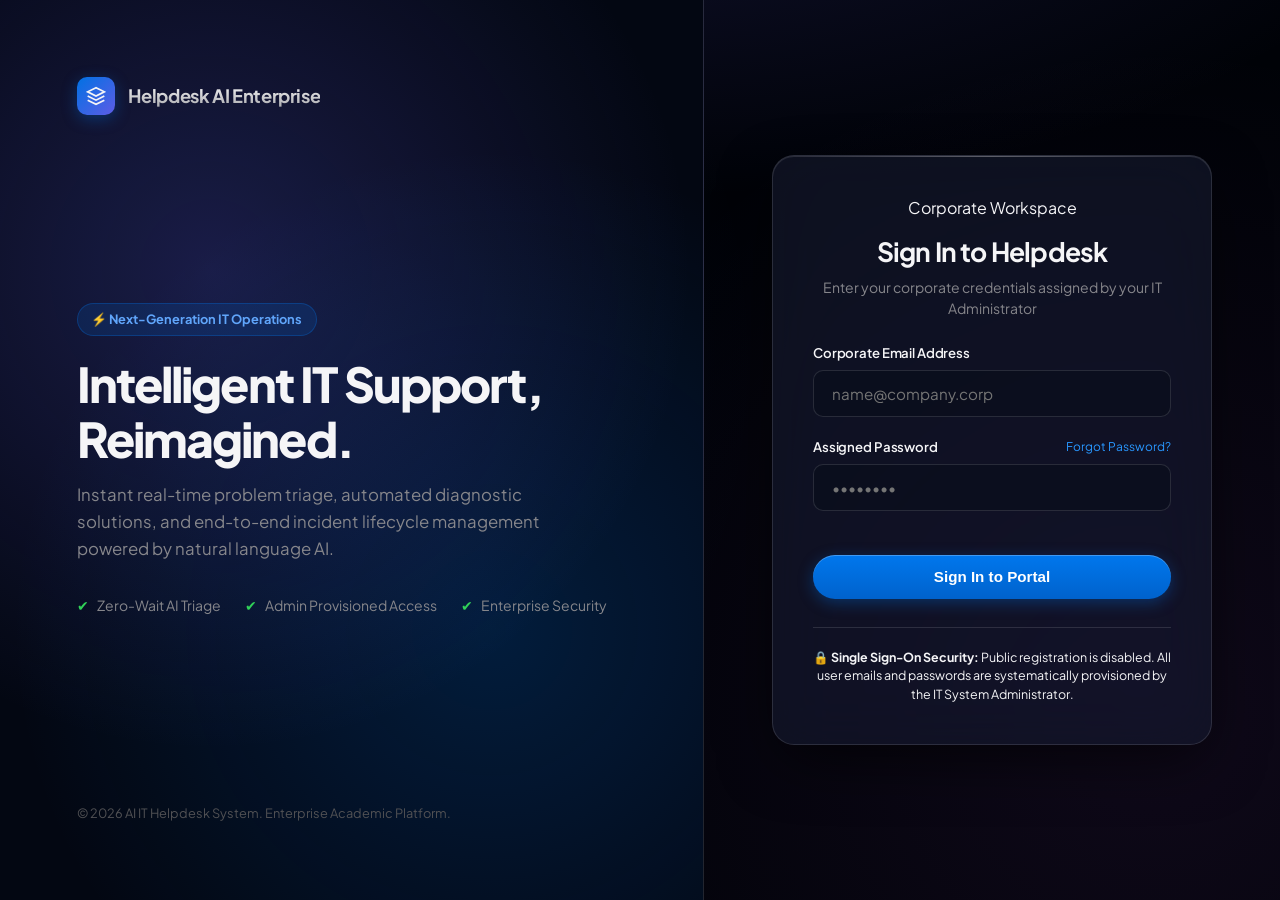
==== commit 7502677b: "feat: Admin-exclusive user provisioning, directory management, and password assignment engine" ====
--- a/frontend/admin-dashboard.html
+++ b/frontend/admin-dashboard.html
@@ -3,7 +3,7 @@
 <head>
   <meta charset="UTF-8">
   <meta name="viewport" content="width=device-width, initial-scale=1.0">
-  <title>System Intelligence & Analytics | IT Helpdesk</title>
+  <title>System Intelligence & User Management | IT Helpdesk</title>
   <link rel="stylesheet" href="css/style.css">
 </head>
 <body>
@@ -22,7 +22,7 @@
         <div class="user-avatar" id="navbar-user-avatar" style="background: linear-gradient(135deg, #ef4444, #f43f5e);">A</div>
         <div style="display: flex; flex-direction: column;">
           <span id="navbar-user-name" style="font-weight: 600; font-size: 0.9rem; line-height: 1.2;">Administrator</span>
-          <span style="color: var(--apple-danger); font-size: 0.72rem; font-weight: 500;">Admin Access</span>
+          <span style="color: var(--apple-danger); font-size: 0.72rem; font-weight: 500;">Admin Authority</span>
         </div>
       </div>
       <button onclick="Auth.logout()" class="btn btn-outline btn-sm">
@@ -33,124 +33,288 @@
 
   <div class="container">
     <!-- Apple Hero Header -->
-    <div style="margin-bottom: 2.25rem;">
-      <div class="ai-tag" style="margin-bottom: 0.6rem; display: inline-flex;">System-Wide Telemetry</div>
-      <h2 style="letter-spacing: -0.03em;">Executive Support Metrics</h2>
-      <p style="max-width: 650px;">Real-time natural language classification telemetry, team resolution throughput, and enterprise incident volume.</p>
-    </div>
-
-    <!-- Apple Stats KPI Grid -->
-    <div class="stats-grid">
-      <div class="stat-card">
-        <div class="stat-info">
-          <h4>Total Incidents</h4>
-          <div class="stat-value" id="admin-total-tickets">0</div>
-        </div>
-        <div class="stat-icon" style="color: var(--apple-blue);">
-          <svg width="24" height="24" viewBox="0 0 24 24" fill="none" stroke="currentColor" stroke-width="2"><line x1="18" y1="20" x2="18" y2="10"></line><line x1="12" y1="20" x2="12" y2="4"></line><line x1="6" y1="20" x2="6" y2="14"></line></svg>
-        </div>
-      </div>
-      <div class="stat-card">
-        <div class="stat-info">
-          <h4>Open / Triage</h4>
-          <div class="stat-value" style="color: #60a5fa;" id="admin-open-tickets">0</div>
-        </div>
-        <div class="stat-icon" style="color: #60a5fa;">
-          <svg width="24" height="24" viewBox="0 0 24 24" fill="none" stroke="currentColor" stroke-width="2"><circle cx="12" cy="12" r="10"></circle><polyline points="12 6 12 12 16 14"></polyline></svg>
-        </div>
-      </div>
-      <div class="stat-card">
-        <div class="stat-info">
-          <h4>In Active Progress</h4>
-          <div class="stat-value" style="color: #fbbf24;" id="admin-progress-tickets">0</div>
-        </div>
-        <div class="stat-icon" style="color: #fbbf24;">
-          <svg width="24" height="24" viewBox="0 0 24 24" fill="none" stroke="currentColor" stroke-width="2"><polygon points="13 2 3 14 12 14 11 22 21 10 12 10 13 2"></polygon></svg>
-        </div>
-      </div>
-      <div class="stat-card">
-        <div class="stat-info">
-          <h4>Resolved Total</h4>
-          <div class="stat-value" style="color: #34d399;" id="admin-resolved-tickets">0</div>
-        </div>
-        <div class="stat-icon" style="color: #34d399;">
-          <svg width="24" height="24" viewBox="0 0 24 24" fill="none" stroke="currentColor" stroke-width="2"><path d="M22 11.08V12a10 10 0 1 1-5.93-9.14"></path><polyline points="22 4 12 14.01 9 11.01"></polyline></svg>
-        </div>
-      </div>
-      <div class="stat-card">
-        <div class="stat-info">
-          <h4>SLA Resolution Rate</h4>
-          <div class="stat-value" style="color: #a78bfa;" id="admin-resolution-rate">0%</div>
-        </div>
-        <div class="stat-icon" style="color: #a78bfa;">
-          <svg width="24" height="24" viewBox="0 0 24 24" fill="none" stroke="currentColor" stroke-width="2"><circle cx="12" cy="12" r="10"></circle><circle cx="12" cy="12" r="6"></circle><circle cx="12" cy="12" r="2"></circle></svg>
-        </div>
-      </div>
-    </div>
-
-    <!-- Analytics Breakdown Grid (Responsive 2-col) -->
-    <div class="grid-equal-2col">
+    <div style="display: flex; justify-content: space-between; align-items: flex-start; flex-wrap: wrap; gap: 1.5rem; margin-bottom: 2rem;">
+      <div>
+        <div class="ai-tag" style="margin-bottom: 0.6rem; display: inline-flex;">Administrative Control Console</div>
+        <h2 style="letter-spacing: -0.03em;">Executive Command Center</h2>
+        <p style="max-width: 650px;">Monitor incident telemetry, manage system-wide workflows, and systematically provision employee credentials.</p>
+      </div>
+
+      <!-- Cupertino View Switcher -->
+      <div class="segmented-control" style="margin: 0; min-width: 320px;">
+        <button type="button" class="segment-btn active" id="view-analytics-btn" onclick="switchAdminView('analytics')">
+          📊 Incident Telemetry
+        </button>
+        <button type="button" class="segment-btn" id="view-users-btn" onclick="switchAdminView('users')">
+          👥 User Provisioning
+        </button>
+      </div>
+    </div>
+
+    <!-- Alert / Toast Banner -->
+    <div id="admin-alert" style="display: none; padding: 0.85rem 1.25rem; border-radius: var(--radius-sm); font-size: 0.875rem; margin-bottom: 1.75rem;"></div>
+
+    <!-- ========================================================================= -->
+    <!-- VIEW 1: Incident Telemetry & Analytics -->
+    <!-- ========================================================================= -->
+    <div id="section-analytics">
+      <!-- Apple Stats KPI Grid -->
+      <div class="stats-grid">
+        <div class="stat-card">
+          <div class="stat-info">
+            <h4>Total Incidents</h4>
+            <div class="stat-value" id="admin-total-tickets">0</div>
+          </div>
+          <div class="stat-icon" style="color: var(--apple-blue);">
+            <svg width="24" height="24" viewBox="0 0 24 24" fill="none" stroke="currentColor" stroke-width="2"><line x1="18" y1="20" x2="18" y2="10"></line><line x1="12" y1="20" x2="12" y2="4"></line><line x1="6" y1="20" x2="6" y2="14"></line></svg>
+          </div>
+        </div>
+        <div class="stat-card">
+          <div class="stat-info">
+            <h4>Open / Triage</h4>
+            <div class="stat-value" style="color: #60a5fa;" id="admin-open-tickets">0</div>
+          </div>
+          <div class="stat-icon" style="color: #60a5fa;">
+            <svg width="24" height="24" viewBox="0 0 24 24" fill="none" stroke="currentColor" stroke-width="2"><circle cx="12" cy="12" r="10"></circle><polyline points="12 6 12 12 16 14"></polyline></svg>
+          </div>
+        </div>
+        <div class="stat-card">
+          <div class="stat-info">
+            <h4>In Active Progress</h4>
+            <div class="stat-value" style="color: #fbbf24;" id="admin-progress-tickets">0</div>
+          </div>
+          <div class="stat-icon" style="color: #fbbf24;">
+            <svg width="24" height="24" viewBox="0 0 24 24" fill="none" stroke="currentColor" stroke-width="2"><polygon points="13 2 3 14 12 14 11 22 21 10 12 10 13 2"></polygon></svg>
+          </div>
+        </div>
+        <div class="stat-card">
+          <div class="stat-info">
+            <h4>Resolved Total</h4>
+            <div class="stat-value" style="color: #34d399;" id="admin-resolved-tickets">0</div>
+          </div>
+          <div class="stat-icon" style="color: #34d399;">
+            <svg width="24" height="24" viewBox="0 0 24 24" fill="none" stroke="currentColor" stroke-width="2"><path d="M22 11.08V12a10 10 0 1 1-5.93-9.14"></path><polyline points="22 4 12 14.01 9 11.01"></polyline></svg>
+          </div>
+        </div>
+        <div class="stat-card">
+          <div class="stat-info">
+            <h4>SLA Resolution Rate</h4>
+            <div class="stat-value" style="color: #a78bfa;" id="admin-resolution-rate">0%</div>
+          </div>
+          <div class="stat-icon" style="color: #a78bfa;">
+            <svg width="24" height="24" viewBox="0 0 24 24" fill="none" stroke="currentColor" stroke-width="2"><circle cx="12" cy="12" r="10"></circle><circle cx="12" cy="12" r="6"></circle><circle cx="12" cy="12" r="2"></circle></svg>
+          </div>
+        </div>
+      </div>
+
+      <!-- Analytics Breakdown Grid (Responsive 2-col) -->
+      <div class="grid-equal-2col">
+        <!-- Category Breakdown Card -->
+        <div class="table-card" style="padding: 1.75rem;">
+          <div style="display: flex; align-items: center; justify-content: space-between; margin-bottom: 0.4rem;">
+            <h3 style="font-size: 1.15rem;">Incidents by Category</h3>
+            <span class="ai-tag">NLP Classification</span>
+          </div>
+          <p style="font-size: 0.85rem; color: var(--text-muted); margin-bottom: 1.5rem;">
+            Automated routing breakdown based on natural language keyword and token density
+          </p>
+          <div id="category-bars"></div>
+        </div>
+
+        <!-- Priority Breakdown Card -->
+        <div class="table-card" style="padding: 1.75rem;">
+          <div style="display: flex; align-items: center; justify-content: space-between; margin-bottom: 0.4rem;">
+            <h3 style="font-size: 1.15rem;">Severity & Urgency Distribution</h3>
+            <span class="ai-tag">Urgency Matrix</span>
+          </div>
+          <p style="font-size: 0.85rem; color: var(--text-muted); margin-bottom: 1.5rem;">
+            AI-calculated impact levels driving engineering dispatch priority
+          </p>
+          <div id="priority-bars"></div>
+        </div>
+      </div>
+
+      <!-- Master Tickets Table -->
+      <div class="table-card">
+        <div class="table-header">
+          <div>
+            <h3 style="font-size: 1.15rem;">Enterprise Incident Registry</h3>
+            <span style="font-size: 0.85rem; color: var(--text-muted);">Master record of all tickets across all global departments</span>
+          </div>
+        </div>
+
+        <div class="table-responsive">
+          <table class="custom-table">
+            <thead>
+              <tr>
+                <th>ID</th>
+                <th>Incident Summary</th>
+                <th>AI Category</th>
+                <th>Priority</th>
+                <th>Status</th>
+                <th>Employee</th>
+                <th>Assignee</th>
+                <th>Action</th>
+              </tr>
+            </thead>
+            <tbody id="all-tickets-tbody"></tbody>
+          </table>
+        </div>
+      </div>
+    </div>
+
+    <!-- ========================================================================= -->
+    <!-- VIEW 2: User Provisioning & Directory (Admin Only Authority) -->
+    <!-- ========================================================================= -->
+    <div id="section-users" style="display: none;">
       
-      <!-- Category Breakdown Card -->
-      <div class="table-card" style="padding: 1.75rem;">
-        <div style="display: flex; align-items: center; justify-content: space-between; margin-bottom: 0.4rem;">
-          <h3 style="font-size: 1.15rem;">Incidents by Category</h3>
-          <span class="ai-tag">NLP Classification</span>
-        </div>
-        <p style="font-size: 0.85rem; color: var(--text-muted); margin-bottom: 1.5rem;">
-          Automated routing breakdown based on natural language keyword and token density
-        </p>
-
-        <div id="category-bars">
-          <!-- Populated by admin.js -->
-        </div>
-      </div>
-
-      <!-- Priority Breakdown Card -->
-      <div class="table-card" style="padding: 1.75rem;">
-        <div style="display: flex; align-items: center; justify-content: space-between; margin-bottom: 0.4rem;">
-          <h3 style="font-size: 1.15rem;">Severity & Urgency Distribution</h3>
-          <span class="ai-tag">Urgency Matrix</span>
-        </div>
-        <p style="font-size: 0.85rem; color: var(--text-muted); margin-bottom: 1.5rem;">
-          AI-calculated impact levels driving engineering dispatch priority
-        </p>
-
-        <div id="priority-bars">
-          <!-- Populated by admin.js -->
-        </div>
-      </div>
-
-    </div>
-
-    <!-- Master Tickets Table -->
-    <div class="table-card">
-      <div class="table-header">
+      <!-- Top Grid: Provision Form + Directory Overview -->
+      <div class="grid-equal-2col" style="align-items: start;">
+        
+        <!-- Account Provisioning Card -->
+        <div class="table-card" style="padding: 1.75rem;">
+          <div style="display: flex; align-items: center; justify-content: space-between; margin-bottom: 0.4rem;">
+            <h3 style="font-size: 1.15rem;">Provision New Corporate Account</h3>
+            <span class="badge badge-open">Admin Authority</span>
+          </div>
+          <p style="font-size: 0.85rem; color: var(--text-muted); margin-bottom: 1.5rem;">
+            Issue corporate credentials, assign role permissions, and designate organizational department.
+          </p>
+
+          <form id="provision-user-form">
+            <div class="form-group">
+              <label for="prov-name">Employee / Staff Full Name</label>
+              <input type="text" id="prov-name" class="form-control" placeholder="e.g. Craig Federighi" required>
+            </div>
+
+            <div class="form-group">
+              <label for="prov-email">Assigned Corporate Email</label>
+              <input type="email" id="prov-email" class="form-control" placeholder="e.g. craig.federighi@helpdesk.corp" required>
+            </div>
+
+            <div class="form-group">
+              <label for="prov-password">Initial Assigned Password (Min 6 characters)</label>
+              <input type="password" id="prov-password" class="form-control" placeholder="••••••••" required minlength="6">
+            </div>
+
+            <div style="display: grid; grid-template-columns: 1fr 1fr; gap: 1rem;">
+              <div class="form-group">
+                <label for="prov-role">Access Permission Tier</label>
+                <select id="prov-role" class="form-control" required>
+                  <option value="EMPLOYEE">👤 Employee</option>
+                  <option value="STAFF">🛠️ IT Support Staff</option>
+                  <option value="ADMIN">👑 System Administrator</option>
+                </select>
+              </div>
+
+              <div class="form-group">
+                <label for="prov-dept">Department Unit</label>
+                <input type="text" id="prov-dept" class="form-control" placeholder="e.g. Software Engineering" required>
+              </div>
+            </div>
+
+            <button type="submit" id="prov-submit-btn" class="btn btn-primary btn-block" style="margin-top: 1rem;">
+              Provision Corporate Account
+            </button>
+          </form>
+        </div>
+
+        <!-- Directory Summary Info Card -->
+        <div class="table-card" style="padding: 1.75rem;">
+          <div style="display: flex; align-items: center; justify-content: space-between; margin-bottom: 0.4rem;">
+            <h3 style="font-size: 1.15rem;">Access Security Protocol</h3>
+            <span class="ai-tag">Strict RBAC</span>
+          </div>
+          <p style="font-size: 0.85rem; color: var(--text-muted); margin-bottom: 1.25rem;">
+            Corporate security policies governing identity lifecycle management.
+          </p>
+
+          <div style="display: flex; flex-direction: column; gap: 1rem; font-size: 0.875rem; color: var(--text-secondary);">
+            <div style="display: flex; gap: 0.75rem; align-items: flex-start; padding: 0.85rem; background: rgba(255,255,255,0.03); border-radius: var(--radius-sm); border: 1px solid var(--apple-glass-border);">
+              <span style="font-size: 1.1rem; color: var(--apple-blue);">🔑</span>
+              <div>
+                <strong style="color: #fff;">Single Source of Authority</strong>
+                <p style="font-size: 0.8rem; margin-top: 0.2rem; color: var(--text-muted);">Self-registration is restricted. Only IT Administrators have privileges to issue new corporate accounts.</p>
+              </div>
+            </div>
+
+            <div style="display: flex; gap: 0.75rem; align-items: flex-start; padding: 0.85rem; background: rgba(255,255,255,0.03); border-radius: var(--radius-sm); border: 1px solid var(--apple-glass-border);">
+              <span style="font-size: 1.1rem; color: var(--apple-green);">🛡️</span>
+              <div>
+                <strong style="color: #fff;">Cryptographic Salting & Hashing</strong>
+                <p style="font-size: 0.8rem; margin-top: 0.2rem; color: var(--text-muted);">All passwords are encrypted with SHA-256 and salted at the application tier before database persistence.</p>
+              </div>
+            </div>
+
+            <div style="display: flex; gap: 0.75rem; align-items: flex-start; padding: 0.85rem; background: rgba(255,255,255,0.03); border-radius: var(--radius-sm); border: 1px solid var(--apple-glass-border);">
+              <span style="font-size: 1.1rem; color: #fbbf24;">⚡</span>
+              <div>
+                <strong style="color: #fff;">Instant Password Overrides</strong>
+                <p style="font-size: 0.8rem; margin-top: 0.2rem; color: var(--text-muted);">When an employee is locked out, use the directory table below to assign an immediate replacement password.</p>
+              </div>
+            </div>
+          </div>
+        </div>
+
+      </div>
+
+      <!-- Master User Directory Table -->
+      <div class="table-card">
+        <div class="table-header">
+          <div>
+            <h3 style="font-size: 1.15rem;">Corporate User Directory</h3>
+            <span style="font-size: 0.85rem; color: var(--text-muted);">Active authenticated accounts across all enterprise divisions</span>
+          </div>
+          <div class="badge badge-open" id="user-count-badge">0 Active Accounts</div>
+        </div>
+
+        <div class="table-responsive">
+          <table class="custom-table">
+            <thead>
+              <tr>
+                <th>ID</th>
+                <th>Identity</th>
+                <th>Assigned Email</th>
+                <th>Department</th>
+                <th>Role Tier</th>
+                <th style="text-align: right;">Credential Management</th>
+              </tr>
+            </thead>
+            <tbody id="user-directory-tbody">
+              <!-- Populated by admin.js -->
+            </tbody>
+          </table>
+        </div>
+      </div>
+
+    </div>
+  </div>
+
+  <!-- ========================================================================= -->
+  <!-- Cupertino Modal: Reset User Password -->
+  <!-- ========================================================================= -->
+  <div class="apple-modal-overlay" id="reset-password-modal">
+    <div class="apple-modal">
+      <div class="apple-modal-header">
         <div>
-          <h3 style="font-size: 1.15rem;">Enterprise Incident Registry</h3>
-          <span style="font-size: 0.85rem; color: var(--text-muted);">Master record of all tickets across all global departments</span>
-        </div>
-      </div>
-
-      <div class="table-responsive">
-        <table class="custom-table">
-          <thead>
-            <tr>
-              <th>ID</th>
-              <th>Incident Summary</th>
-              <th>AI Category</th>
-              <th>Priority</th>
-              <th>Status</th>
-              <th>Employee</th>
-              <th>Assignee</th>
-              <th>Action</th>
-            </tr>
-          </thead>
-          <tbody id="all-tickets-tbody">
-            <!-- Populated by admin.js -->
-          </tbody>
-        </table>
-      </div>
+          <h3 style="font-size: 1.25rem;">Assign New Password</h3>
+          <span style="font-size: 0.825rem; color: var(--text-muted);" id="reset-modal-user-label">Updating credentials</span>
+        </div>
+        <button class="apple-modal-close" onclick="closeResetModal()">&times;</button>
+      </div>
+
+      <form id="reset-password-form">
+        <input type="hidden" id="reset-modal-user-id">
+        <div class="form-group">
+          <label for="reset-modal-new-password">New Assigned Password (Min 6 characters)</label>
+          <input type="password" id="reset-modal-new-password" class="form-control" placeholder="••••••••" required minlength="6">
+        </div>
+
+        <div style="display: flex; gap: 0.75rem; justify-content: flex-end; margin-top: 1.5rem;">
+          <button type="button" class="btn btn-secondary btn-sm" onclick="closeResetModal()">Cancel</button>
+          <button type="submit" id="reset-modal-submit-btn" class="btn btn-primary btn-sm">Update Password</button>
+        </div>
+      </form>
     </div>
   </div>
 
--- a/frontend/css/style.css
+++ b/frontend/css/style.css
@@ -680,6 +680,100 @@
   padding: clamp(1.5rem, 5vw, 3.5rem);
 }
 
+.btn-danger {
+  background: linear-gradient(180deg, #ff453a 0%, #d63026 100%);
+  color: white;
+  font-weight: 600;
+  box-shadow: 0 4px 15px var(--apple-danger-glow);
+}
+
+.btn-danger:hover {
+  background: linear-gradient(180deg, #ff5b52 0%, #e03b31 100%);
+  box-shadow: 0 6px 20px var(--apple-danger-glow);
+}
+
+/* ==========================================================
+    Apple Glass Modal & Dialogs
+   ========================================================== */
+.apple-modal-overlay {
+  position: fixed;
+  top: 0;
+  left: 0;
+  right: 0;
+  bottom: 0;
+  background: rgba(0, 0, 0, 0.7);
+  backdrop-filter: blur(16px);
+  -webkit-backdrop-filter: blur(16px);
+  display: none;
+  align-items: center;
+  justify-content: center;
+  z-index: 1000;
+  padding: 1.5rem;
+  opacity: 0;
+  transition: opacity 0.25s ease;
+}
+
+.apple-modal-overlay.active {
+  display: flex;
+  opacity: 1;
+}
+
+.apple-modal {
+  background: rgba(18, 24, 38, 0.92);
+  border: 1px solid var(--apple-glass-border);
+  border-radius: var(--radius-lg);
+  box-shadow: 0 24px 60px rgba(0, 0, 0, 0.8), 0 0 40px rgba(0, 113, 227, 0.15);
+  width: 100%;
+  max-width: 480px;
+  padding: 2rem;
+  transform: scale(0.95);
+  transition: transform 0.25s cubic-bezier(0.16, 1, 0.3, 1);
+}
+
+.apple-modal-overlay.active .apple-modal {
+  transform: scale(1);
+}
+
+.apple-modal-header {
+  display: flex;
+  justify-content: space-between;
+  align-items: center;
+  margin-bottom: 1.25rem;
+}
+
+.apple-modal-close {
+  background: rgba(255, 255, 255, 0.08);
+  border: 1px solid var(--apple-glass-border);
+  color: var(--text-secondary);
+  border-radius: var(--radius-full);
+  width: 32px;
+  height: 32px;
+  display: flex;
+  align-items: center;
+  justify-content: center;
+  cursor: pointer;
+  transition: var(--transition);
+}
+
+.apple-modal-close:hover {
+  background: rgba(255, 255, 255, 0.18);
+  color: white;
+}
+
+/* User Directory Avatar & Badges */
+.user-dir-avatar {
+  width: 36px;
+  height: 36px;
+  border-radius: var(--radius-full);
+  display: flex;
+  align-items: center;
+  justify-content: center;
+  font-weight: 700;
+  font-size: 0.85rem;
+  color: white;
+  border: 1px solid rgba(255, 255, 255, 0.2);
+}
+
 /* Responsive Media Queries */
 @media (max-width: 1024px) {
   .auth-split-wrapper {
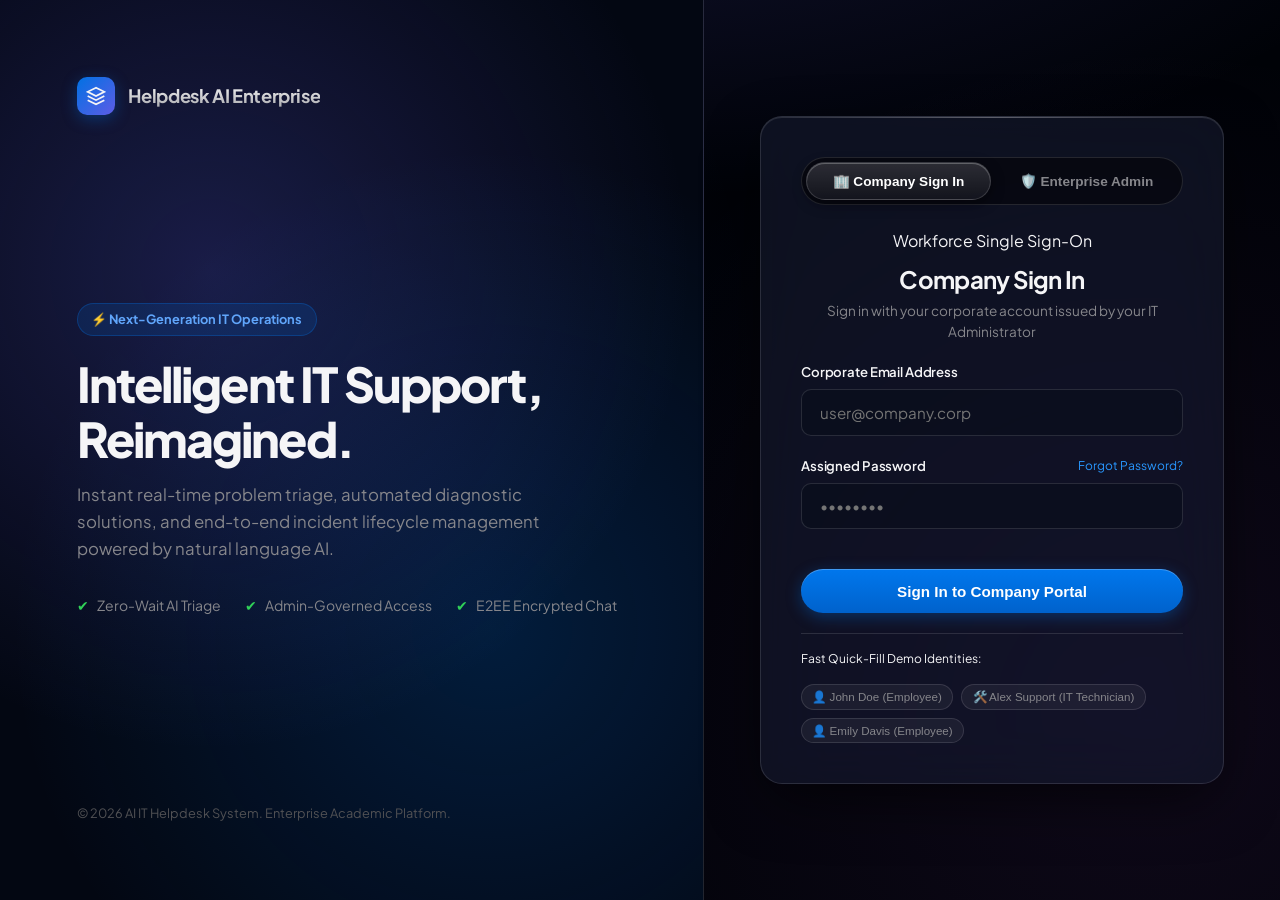
==== commit 862e36b7: "feat: company branding, dynamic user provisioning, directory profile modal, ticket contact info & ad" ====
--- a/frontend/admin-dashboard.html
+++ b/frontend/admin-dashboard.html
@@ -3,7 +3,7 @@
 <head>
   <meta charset="UTF-8">
   <meta name="viewport" content="width=device-width, initial-scale=1.0">
-  <title>System Intelligence & User Management | IT Helpdesk</title>
+  <title>Executive Command Console | AI IT Helpdesk</title>
   <link rel="stylesheet" href="css/style.css">
 </head>
 <body>
@@ -15,14 +15,14 @@
           <path d="M12 2L2 7l10 5 10-5-10-5zM2 17l10 5 10-5M2 12l10 5 10-5"/>
         </svg>
       </div>
-      <span>Enterprise Intelligence</span>
+      <span id="nav-company-name">Enterprise Intelligence</span>
     </a>
     <div class="nav-links">
       <div class="user-badge">
         <div class="user-avatar" id="navbar-user-avatar" style="background: linear-gradient(135deg, #ef4444, #f43f5e);">A</div>
         <div style="display: flex; flex-direction: column;">
           <span id="navbar-user-name" style="font-weight: 600; font-size: 0.9rem; line-height: 1.2;">Administrator</span>
-          <span style="color: var(--apple-danger); font-size: 0.72rem; font-weight: 500;">Admin Authority</span>
+          <span style="color: var(--apple-danger); font-size: 0.72rem; font-weight: 500;" id="navbar-user-role">Admin Authority</span>
         </div>
       </div>
       <button onclick="Auth.logout()" class="btn btn-outline btn-sm">
@@ -35,18 +35,21 @@
     <!-- Apple Hero Header -->
     <div style="display: flex; justify-content: space-between; align-items: flex-start; flex-wrap: wrap; gap: 1.5rem; margin-bottom: 2rem;">
       <div>
-        <div class="ai-tag" style="margin-bottom: 0.6rem; display: inline-flex;">Administrative Control Console</div>
-        <h2 style="letter-spacing: -0.03em;">Executive Command Center</h2>
-        <p style="max-width: 650px;">Monitor incident telemetry, manage system-wide workflows, and systematically provision employee credentials.</p>
+        <div class="ai-tag" style="margin-bottom: 0.6rem; display: inline-flex;" id="admin-org-tag">Organization: Acme Global Technologies</div>
+        <h2 style="letter-spacing: -0.03em;" id="admin-welcome-heading">Executive Command Center</h2>
+        <p style="max-width: 650px;">Manage company-wide incident telemetry, govern employee and IT technician accounts, and monitor administrative escalations.</p>
       </div>
 
       <!-- Cupertino View Switcher -->
-      <div class="segmented-control" style="margin: 0; min-width: 320px;">
+      <div class="segmented-control" style="margin: 0; min-width: 480px;">
         <button type="button" class="segment-btn active" id="view-analytics-btn" onclick="switchAdminView('analytics')">
           📊 Incident Telemetry
         </button>
         <button type="button" class="segment-btn" id="view-users-btn" onclick="switchAdminView('users')">
-          👥 User Provisioning
+          👥 Team Settings & Directory
+        </button>
+        <button type="button" class="segment-btn" id="view-enquiries-btn" onclick="switchAdminView('enquiries')">
+          📬 Admin Mailbox <span id="enquiry-nav-badge" style="display: none; background: var(--apple-danger); color: #fff; padding: 0.1rem 0.4rem; border-radius: var(--radius-full); font-size: 0.7rem; margin-left: 0.35rem;">0</span>
         </button>
       </div>
     </div>
@@ -90,9 +93,9 @@
         <div class="stat-card">
           <div class="stat-info">
             <h4>Resolved Total</h4>
-            <div class="stat-value" style="color: #34d399;" id="admin-resolved-tickets">0</div>
-          </div>
-          <div class="stat-icon" style="color: #34d399;">
+            <div class="stat-value" style="color: #30d158;" id="admin-resolved-tickets">0</div>
+          </div>
+          <div class="stat-icon" style="color: #30d158;">
             <svg width="24" height="24" viewBox="0 0 24 24" fill="none" stroke="currentColor" stroke-width="2"><path d="M22 11.08V12a10 10 0 1 1-5.93-9.14"></path><polyline points="22 4 12 14.01 9 11.01"></polyline></svg>
           </div>
         </div>
@@ -107,7 +110,7 @@
         </div>
       </div>
 
-      <!-- Analytics Breakdown Grid (Responsive 2-col) -->
+      <!-- Analytics Breakdown Grid -->
       <div class="grid-equal-2col">
         <!-- Category Breakdown Card -->
         <div class="table-card" style="padding: 1.75rem;">
@@ -115,32 +118,29 @@
             <h3 style="font-size: 1.15rem;">Incidents by Category</h3>
             <span class="ai-tag">NLP Classification</span>
           </div>
-          <p style="font-size: 0.85rem; color: var(--text-muted); margin-bottom: 1.5rem;">
-            Automated routing breakdown based on natural language keyword and token density
-          </p>
-          <div id="category-bars"></div>
+          <p style="font-size: 0.85rem; color: var(--text-muted); margin-bottom: 1.5rem;">Volume of tickets mapped across enterprise categories</p>
+          <div id="category-bars" style="display: flex; flex-direction: column; gap: 1rem;"></div>
         </div>
 
         <!-- Priority Breakdown Card -->
         <div class="table-card" style="padding: 1.75rem;">
           <div style="display: flex; align-items: center; justify-content: space-between; margin-bottom: 0.4rem;">
-            <h3 style="font-size: 1.15rem;">Severity & Urgency Distribution</h3>
-            <span class="ai-tag">Urgency Matrix</span>
-          </div>
-          <p style="font-size: 0.85rem; color: var(--text-muted); margin-bottom: 1.5rem;">
-            AI-calculated impact levels driving engineering dispatch priority
-          </p>
-          <div id="priority-bars"></div>
-        </div>
-      </div>
-
-      <!-- Master Tickets Table -->
+            <h3 style="font-size: 1.15rem;">Incidents by Priority</h3>
+            <span class="ai-tag">Severity Weight</span>
+          </div>
+          <p style="font-size: 0.85rem; color: var(--text-muted); margin-bottom: 1.5rem;">Distribution across urgency levels</p>
+          <div id="priority-bars" style="display: flex; flex-direction: column; gap: 1rem;"></div>
+        </div>
+      </div>
+
+      <!-- Master Incident Log Table -->
       <div class="table-card">
         <div class="table-header">
           <div>
-            <h3 style="font-size: 1.15rem;">Enterprise Incident Registry</h3>
-            <span style="font-size: 0.85rem; color: var(--text-muted);">Master record of all tickets across all global departments</span>
-          </div>
+            <h3 style="font-size: 1.15rem;">Organization Incident Audit</h3>
+            <span style="font-size: 0.85rem; color: var(--text-muted);">Real-time ledger of all submitted support tickets</span>
+          </div>
+          <span class="badge badge-open">Real-Time</span>
         </div>
 
         <div class="table-responsive">
@@ -164,57 +164,101 @@
     </div>
 
     <!-- ========================================================================= -->
-    <!-- VIEW 2: User Provisioning & Directory (Admin Only Authority) -->
+    <!-- VIEW 2: Team Settings & User Provisioning (Employee & IT Technician) -->
     <!-- ========================================================================= -->
     <div id="section-users" style="display: none;">
       
-      <!-- Top Grid: Provision Form + Directory Overview -->
-      <div class="grid-equal-2col" style="align-items: start;">
+      <!-- Top Grid: Provision Form + Organization Info Card -->
+      <div class="grid-equal-2col" style="align-items: start; margin-bottom: 2rem;">
         
         <!-- Account Provisioning Card -->
         <div class="table-card" style="padding: 1.75rem;">
           <div style="display: flex; align-items: center; justify-content: space-between; margin-bottom: 0.4rem;">
-            <h3 style="font-size: 1.15rem;">Provision New Corporate Account</h3>
-            <span class="badge badge-open">Admin Authority</span>
-          </div>
-          <p style="font-size: 0.85rem; color: var(--text-muted); margin-bottom: 1.5rem;">
-            Issue corporate credentials, assign role permissions, and designate organizational department.
+            <h3 style="font-size: 1.15rem;">Create Team Account</h3>
+            <span class="badge badge-open" id="prov-role-badge">👤 Employee Tier</span>
+          </div>
+          <p style="font-size: 0.85rem; color: var(--text-muted); margin-bottom: 1.25rem;">
+            Issue corporate credentials for Employees or IT Technicians under <strong id="prov-company-label" style="color: #fff;">Acme Global</strong>.
           </p>
 
           <form id="provision-user-form">
-            <div class="form-group">
-              <label for="prov-name">Employee / Staff Full Name</label>
-              <input type="text" id="prov-name" class="form-control" placeholder="e.g. Craig Federighi" required>
-            </div>
-
-            <div class="form-group">
-              <label for="prov-email">Assigned Corporate Email</label>
-              <input type="email" id="prov-email" class="form-control" placeholder="e.g. craig.federighi@helpdesk.corp" required>
-            </div>
-
-            <div class="form-group">
-              <label for="prov-password">Initial Assigned Password (Min 6 characters)</label>
-              <input type="password" id="prov-password" class="form-control" placeholder="••••••••" required minlength="6">
-            </div>
-
-            <div style="display: grid; grid-template-columns: 1fr 1fr; gap: 1rem;">
-              <div class="form-group">
-                <label for="prov-role">Access Permission Tier</label>
-                <select id="prov-role" class="form-control" required>
-                  <option value="EMPLOYEE">👤 Employee</option>
-                  <option value="STAFF">🛠️ IT Support Staff</option>
-                  <option value="ADMIN">👑 System Administrator</option>
-                </select>
-              </div>
-
-              <div class="form-group">
-                <label for="prov-dept">Department Unit</label>
-                <input type="text" id="prov-dept" class="form-control" placeholder="e.g. Software Engineering" required>
-              </div>
-            </div>
-
-            <button type="submit" id="prov-submit-btn" class="btn btn-primary btn-block" style="margin-top: 1rem;">
-              Provision Corporate Account
+            <!-- Role Selector Tabs -->
+            <div class="form-group" style="margin-bottom: 1.15rem;">
+              <label>Select Account Type to Create:</label>
+              <div style="display: grid; grid-template-columns: 1fr 1fr; gap: 0.5rem; margin-top: 0.35rem;">
+                <button type="button" id="role-toggle-emp" class="btn btn-primary btn-sm" onclick="setProvisionRole('EMPLOYEE')">
+                  👤 EMPLOYEE (User)
+                </button>
+                <button type="button" id="role-toggle-tech" class="btn btn-secondary btn-sm" onclick="setProvisionRole('STAFF')">
+                  🛠️ IT TECHNICIAN (Support)
+                </button>
+              </div>
+              <input type="hidden" id="prov-role" value="EMPLOYEE">
+            </div>
+
+            <div style="display: grid; grid-template-columns: 1fr 1fr; gap: 0.75rem;">
+              <div class="form-group">
+                <label for="prov-name" id="label-prov-name">Employee Full Name (Username)</label>
+                <input type="text" id="prov-name" class="form-control" placeholder="e.g. John Doe" required>
+              </div>
+              <div class="form-group">
+                <label for="prov-idcode" id="label-prov-idcode">Employee ID Code</label>
+                <input type="text" id="prov-idcode" class="form-control" placeholder="EMP-1050" required>
+              </div>
+            </div>
+
+            <div style="display: grid; grid-template-columns: 1fr 1fr; gap: 0.75rem;">
+              <div class="form-group">
+                <label for="prov-email">Corporate Email Address</label>
+                <input type="email" id="prov-email" class="form-control" placeholder="john.doe@company.corp" required>
+              </div>
+              <div class="form-group">
+                <label for="prov-password">Assigned Password (Min 6 chars)</label>
+                <input type="password" id="prov-password" class="form-control" placeholder="••••••••" required minlength="6">
+              </div>
+            </div>
+
+            <div style="display: grid; grid-template-columns: 1fr 1fr; gap: 0.75rem;">
+              <div class="form-group">
+                <label for="prov-dept">Department / Field</label>
+                <input type="text" id="prov-dept" class="form-control" placeholder="e.g. Finance / Engineering" required>
+              </div>
+              <div class="form-group">
+                <label for="prov-joindate">Date of Joining</label>
+                <input type="date" id="prov-joindate" class="form-control" required>
+              </div>
+            </div>
+
+            <div style="display: grid; grid-template-columns: 1fr 1fr; gap: 0.75rem;">
+              <div class="form-group">
+                <label for="prov-designation" id="label-prov-designation">Designation / Role Title</label>
+                <input type="text" id="prov-designation" class="form-control" placeholder="e.g. Senior Financial Analyst">
+              </div>
+              <div class="form-group">
+                <label for="prov-phone">Phone / Extension</label>
+                <input type="tel" id="prov-phone" class="form-control" placeholder="+1 (800) 555-0144">
+              </div>
+            </div>
+
+            <!-- Technician-Specific Dynamic Fields -->
+            <div id="tech-fields-container" style="display: none; background: rgba(0, 113, 227, 0.08); border: 1px solid rgba(0, 113, 227, 0.25); border-radius: var(--radius-sm); padding: 0.85rem; margin-bottom: 1rem;">
+              <div style="font-size: 0.8rem; font-weight: 700; color: #60a5fa; margin-bottom: 0.5rem;">
+                🛠️ IT Technician Qualification Fields:
+              </div>
+              <div style="display: grid; grid-template-columns: 1fr 1fr; gap: 0.75rem;">
+                <div class="form-group" style="margin-bottom: 0;">
+                  <label for="prov-experience">Years of Experience</label>
+                  <input type="text" id="prov-experience" class="form-control" placeholder="e.g. 5 Years Technical Support">
+                </div>
+                <div class="form-group" style="margin-bottom: 0;">
+                  <label for="prov-specialization">Specialization / Certifications</label>
+                  <input type="text" id="prov-specialization" class="form-control" placeholder="e.g. Cisco CCNA, Hardware Diagnostics">
+                </div>
+              </div>
+            </div>
+
+            <button type="submit" id="prov-submit-btn" class="btn btn-primary btn-block" style="margin-top: 0.5rem;">
+              Create Corporate Account
             </button>
           </form>
         </div>
@@ -222,35 +266,41 @@
         <!-- Directory Summary Info Card -->
         <div class="table-card" style="padding: 1.75rem;">
           <div style="display: flex; align-items: center; justify-content: space-between; margin-bottom: 0.4rem;">
-            <h3 style="font-size: 1.15rem;">Access Security Protocol</h3>
-            <span class="ai-tag">Strict RBAC</span>
+            <h3 style="font-size: 1.15rem;">Corporate Organization Roster</h3>
+            <span class="ai-tag">RBAC Security</span>
           </div>
           <p style="font-size: 0.85rem; color: var(--text-muted); margin-bottom: 1.25rem;">
-            Corporate security policies governing identity lifecycle management.
+            Accounts registered under your corporate organization with interactive management controls.
           </p>
 
           <div style="display: flex; flex-direction: column; gap: 1rem; font-size: 0.875rem; color: var(--text-secondary);">
             <div style="display: flex; gap: 0.75rem; align-items: flex-start; padding: 0.85rem; background: rgba(255,255,255,0.03); border-radius: var(--radius-sm); border: 1px solid var(--apple-glass-border);">
-              <span style="font-size: 1.1rem; color: var(--apple-blue);">🔑</span>
+              <span style="font-size: 1.1rem; color: var(--apple-blue);">🏢</span>
               <div>
-                <strong style="color: #fff;">Single Source of Authority</strong>
-                <p style="font-size: 0.8rem; margin-top: 0.2rem; color: var(--text-muted);">Self-registration is restricted. Only IT Administrators have privileges to issue new corporate accounts.</p>
+                <strong style="color: #fff;">Registered Company</strong>
+                <p style="font-size: 0.8rem; margin-top: 0.2rem; color: var(--text-muted);">
+                  All accounts belong to <span id="info-company-name" style="color: #60a5fa; font-weight: 600;">Acme Global Technologies</span>.
+                </p>
               </div>
             </div>
 
             <div style="display: flex; gap: 0.75rem; align-items: flex-start; padding: 0.85rem; background: rgba(255,255,255,0.03); border-radius: var(--radius-sm); border: 1px solid var(--apple-glass-border);">
-              <span style="font-size: 1.1rem; color: var(--apple-green);">🛡️</span>
+              <span style="font-size: 1.1rem; color: var(--apple-green);">👆</span>
               <div>
-                <strong style="color: #fff;">Cryptographic Salting & Hashing</strong>
-                <p style="font-size: 0.8rem; margin-top: 0.2rem; color: var(--text-muted);">All passwords are encrypted with SHA-256 and salted at the application tier before database persistence.</p>
+                <strong style="color: #fff;">Interactive User Profiles</strong>
+                <p style="font-size: 0.8rem; margin-top: 0.2rem; color: var(--text-muted);">
+                  Click or touch any user row in the directory below to view all profile details, edit fields, or delete the account.
+                </p>
               </div>
             </div>
 
             <div style="display: flex; gap: 0.75rem; align-items: flex-start; padding: 0.85rem; background: rgba(255,255,255,0.03); border-radius: var(--radius-sm); border: 1px solid var(--apple-glass-border);">
               <span style="font-size: 1.1rem; color: #fbbf24;">⚡</span>
               <div>
-                <strong style="color: #fff;">Instant Password Overrides</strong>
-                <p style="font-size: 0.8rem; margin-top: 0.2rem; color: var(--text-muted);">When an employee is locked out, use the directory table below to assign an immediate replacement password.</p>
+                <strong style="color: #fff;">3 Governed Roles</strong>
+                <p style="font-size: 0.8rem; margin-top: 0.2rem; color: var(--text-muted);">
+                  <strong>ADMIN</strong> (Command Authority), <strong>EMPLOYEE</strong> (Incident Submitter), and <strong>IT TECHNICIAN</strong> (Support Engineer).
+                </p>
               </div>
             </div>
           </div>
@@ -263,7 +313,7 @@
         <div class="table-header">
           <div>
             <h3 style="font-size: 1.15rem;">Corporate User Directory</h3>
-            <span style="font-size: 0.85rem; color: var(--text-muted);">Active authenticated accounts across all enterprise divisions</span>
+            <span style="font-size: 0.85rem; color: var(--text-muted);">Touch or click any row to inspect complete details, edit attributes, or revoke access</span>
           </div>
           <div class="badge badge-open" id="user-count-badge">0 Active Accounts</div>
         </div>
@@ -272,12 +322,13 @@
           <table class="custom-table">
             <thead>
               <tr>
-                <th>ID</th>
-                <th>Identity</th>
+                <th>ID Code</th>
+                <th>Identity & Contact</th>
                 <th>Assigned Email</th>
-                <th>Department</th>
+                <th>Department / Field</th>
                 <th>Role Tier</th>
-                <th style="text-align: right;">Credential Management</th>
+                <th>Experience / Title</th>
+                <th style="text-align: right;">Actions</th>
               </tr>
             </thead>
             <tbody id="user-directory-tbody">
@@ -288,31 +339,132 @@
       </div>
 
     </div>
+
+    <!-- ========================================================================= -->
+    <!-- VIEW 3: Admin Enquiry Mailbox (Direct Contact Admin Inbox) -->
+    <!-- ========================================================================= -->
+    <div id="section-enquiries" style="display: none;">
+      <div class="table-card">
+        <div class="table-header">
+          <div>
+            <h3 style="font-size: 1.15rem;">Official Administrator Enquiry Mailbox</h3>
+            <span style="font-size: 0.85rem; color: var(--text-muted);">Direct inquiries, escalation notices, and messages sent by Employees and IT Technicians</span>
+          </div>
+          <div class="badge badge-open" id="enquiry-count-badge">0 Enquiries</div>
+        </div>
+
+        <div class="table-responsive">
+          <table class="custom-table">
+            <thead>
+              <tr>
+                <th>ID</th>
+                <th>Employee / Tech ID</th>
+                <th>Sender Identity</th>
+                <th>Sender Role</th>
+                <th>Subject</th>
+                <th>Message Content</th>
+                <th>Submitted</th>
+                <th>Status</th>
+                <th style="text-align: right;">Action</th>
+              </tr>
+            </thead>
+            <tbody id="enquiries-tbody">
+              <!-- Populated by admin.js -->
+            </tbody>
+          </table>
+        </div>
+      </div>
+    </div>
   </div>
 
   <!-- ========================================================================= -->
-  <!-- Cupertino Modal: Reset User Password -->
+  <!-- Cupertino Modal: Comprehensive User Profile, Edit & Delete Modal -->
   <!-- ========================================================================= -->
-  <div class="apple-modal-overlay" id="reset-password-modal">
-    <div class="apple-modal">
+  <div class="apple-modal-overlay" id="user-profile-modal">
+    <div class="apple-modal" style="max-width: 620px;">
       <div class="apple-modal-header">
         <div>
-          <h3 style="font-size: 1.25rem;">Assign New Password</h3>
-          <span style="font-size: 0.825rem; color: var(--text-muted);" id="reset-modal-user-label">Updating credentials</span>
-        </div>
-        <button class="apple-modal-close" onclick="closeResetModal()">&times;</button>
-      </div>
-
-      <form id="reset-password-form">
-        <input type="hidden" id="reset-modal-user-id">
+          <h3 style="font-size: 1.25rem;" id="profile-modal-title">Corporate User Profile</h3>
+          <span style="font-size: 0.825rem; color: var(--text-muted);" id="profile-modal-subtitle">View and update user details</span>
+        </div>
+        <button class="apple-modal-close" onclick="closeProfileModal()">&times;</button>
+      </div>
+
+      <form id="edit-user-form">
+        <input type="hidden" id="edit-user-id">
+
+        <div style="display: grid; grid-template-columns: 1fr 1fr; gap: 0.75rem;">
+          <div class="form-group">
+            <label for="edit-user-name">Full Name (Username)</label>
+            <input type="text" id="edit-user-name" class="form-control" required>
+          </div>
+          <div class="form-group">
+            <label for="edit-user-idcode">ID Code</label>
+            <input type="text" id="edit-user-idcode" class="form-control">
+          </div>
+        </div>
+
+        <div style="display: grid; grid-template-columns: 1fr 1fr; gap: 0.75rem;">
+          <div class="form-group">
+            <label for="edit-user-email">Corporate Email</label>
+            <input type="email" id="edit-user-email" class="form-control" required>
+          </div>
+          <div class="form-group">
+            <label for="edit-user-role">Role Tier</label>
+            <select id="edit-user-role" class="form-control">
+              <option value="EMPLOYEE">👤 EMPLOYEE</option>
+              <option value="STAFF">🛠️ IT TECHNICIAN</option>
+              <option value="ADMIN">🛡️ ADMINISTRATOR</option>
+            </select>
+          </div>
+        </div>
+
+        <div style="display: grid; grid-template-columns: 1fr 1fr; gap: 0.75rem;">
+          <div class="form-group">
+            <label for="edit-user-dept">Department / Field</label>
+            <input type="text" id="edit-user-dept" class="form-control">
+          </div>
+          <div class="form-group">
+            <label for="edit-user-joindate">Date of Joining</label>
+            <input type="date" id="edit-user-joindate" class="form-control">
+          </div>
+        </div>
+
+        <div style="display: grid; grid-template-columns: 1fr 1fr; gap: 0.75rem;">
+          <div class="form-group">
+            <label for="edit-user-designation">Designation / Title</label>
+            <input type="text" id="edit-user-designation" class="form-control">
+          </div>
+          <div class="form-group">
+            <label for="edit-user-phone">Phone / Contact</label>
+            <input type="tel" id="edit-user-phone" class="form-control">
+          </div>
+        </div>
+
+        <div style="display: grid; grid-template-columns: 1fr 1fr; gap: 0.75rem;">
+          <div class="form-group">
+            <label for="edit-user-experience">Experience</label>
+            <input type="text" id="edit-user-experience" class="form-control" placeholder="e.g. 5 Years">
+          </div>
+          <div class="form-group">
+            <label for="edit-user-specialization">Specialization / Certifications</label>
+            <input type="text" id="edit-user-specialization" class="form-control" placeholder="e.g. Cisco CCNA">
+          </div>
+        </div>
+
         <div class="form-group">
-          <label for="reset-modal-new-password">New Assigned Password (Min 6 characters)</label>
-          <input type="password" id="reset-modal-new-password" class="form-control" placeholder="••••••••" required minlength="6">
-        </div>
-
-        <div style="display: flex; gap: 0.75rem; justify-content: flex-end; margin-top: 1.5rem;">
-          <button type="button" class="btn btn-secondary btn-sm" onclick="closeResetModal()">Cancel</button>
-          <button type="submit" id="reset-modal-submit-btn" class="btn btn-primary btn-sm">Update Password</button>
+          <label for="edit-user-password">Assign New Password (Leave blank to keep unchanged)</label>
+          <input type="password" id="edit-user-password" class="form-control" placeholder="••••••••" minlength="6">
+        </div>
+
+        <div style="display: flex; justify-content: space-between; align-items: center; margin-top: 1.5rem; padding-top: 1rem; border-top: 1px solid var(--apple-glass-border);">
+          <button type="button" class="btn btn-secondary btn-sm" style="color: var(--apple-danger); border-color: rgba(255, 69, 58, 0.3);" id="delete-user-btn" onclick="handleDeleteCurrentModalUser()">
+            🗑️ Delete Permanently
+          </button>
+          <div style="display: flex; gap: 0.5rem;">
+            <button type="button" class="btn btn-secondary btn-sm" onclick="closeProfileModal()">Cancel</button>
+            <button type="submit" id="edit-user-submit-btn" class="btn btn-primary btn-sm">Save Changes</button>
+          </div>
         </div>
       </form>
     </div>
--- a/frontend/css/style.css
+++ b/frontend/css/style.css
@@ -804,3 +804,186 @@
     grid-template-columns: 1fr;
   }
 }
+
+/* ==========================================================
+    Apple Segmented Slider & Enterprise Wizard Controls
+   ========================================================== */
+.segmented-slider {
+  display: flex;
+  background: rgba(0, 0, 0, 0.45);
+  padding: 4px;
+  border-radius: var(--radius-full);
+  border: 1px solid var(--apple-glass-border);
+  margin-bottom: 1.5rem;
+  position: relative;
+  gap: 4px;
+}
+
+.slider-tab {
+  flex: 1;
+  display: flex;
+  align-items: center;
+  justify-content: center;
+  gap: 0.45rem;
+  padding: 0.65rem 0.9rem;
+  border: none;
+  background: transparent;
+  color: var(--text-secondary);
+  font-size: 0.85rem;
+  font-weight: 600;
+  border-radius: var(--radius-full);
+  cursor: pointer;
+  transition: all 0.25s cubic-bezier(0.16, 1, 0.3, 1);
+  white-space: nowrap;
+}
+
+.slider-tab:hover {
+  color: var(--text-primary);
+}
+
+.slider-tab.active {
+  background: linear-gradient(180deg, rgba(255, 255, 255, 0.15) 0%, rgba(255, 255, 255, 0.05) 100%);
+  color: #ffffff;
+  box-shadow: 0 4px 14px rgba(0, 0, 0, 0.4), inset 0 1px 0 rgba(255, 255, 255, 0.25);
+  border: 1px solid rgba(255, 255, 255, 0.15);
+}
+
+.sub-switcher {
+  display: flex;
+  background: rgba(255, 255, 255, 0.04);
+  border-radius: var(--radius-sm);
+  padding: 3px;
+  border: 1px solid var(--apple-glass-border);
+  margin-bottom: 1.25rem;
+  gap: 3px;
+}
+
+.sub-switch-btn {
+  flex: 1;
+  padding: 0.45rem 0.75rem;
+  font-size: 0.8rem;
+  font-weight: 600;
+  border: none;
+  background: transparent;
+  color: var(--text-secondary);
+  border-radius: 7px;
+  cursor: pointer;
+  transition: var(--transition);
+}
+
+.sub-switch-btn.active {
+  background: var(--apple-blue);
+  color: #fff;
+  box-shadow: 0 2px 8px var(--apple-blue-glow);
+}
+
+/* Wizard Steps Indicator */
+.wizard-steps {
+  display: flex;
+  justify-content: space-between;
+  align-items: center;
+  position: relative;
+  margin-bottom: 1.5rem;
+}
+
+.wizard-steps::before {
+  content: '';
+  position: absolute;
+  top: 50%;
+  left: 10%;
+  right: 10%;
+  height: 2px;
+  background: rgba(255, 255, 255, 0.1);
+  z-index: 1;
+  transform: translateY(-50%);
+}
+
+.wizard-step-node {
+  width: 28px;
+  height: 28px;
+  border-radius: 50%;
+  background: rgba(18, 24, 38, 0.9);
+  border: 2px solid var(--apple-glass-border);
+  display: flex;
+  align-items: center;
+  justify-content: center;
+  font-size: 0.75rem;
+  font-weight: 700;
+  color: var(--text-muted);
+  position: relative;
+  z-index: 2;
+  transition: var(--transition);
+}
+
+.wizard-step-node.active {
+  border-color: var(--apple-blue);
+  background: var(--apple-blue);
+  color: #ffffff;
+  box-shadow: 0 0 12px var(--apple-blue-glow);
+}
+
+.wizard-step-node.completed {
+  border-color: var(--apple-green);
+  background: var(--apple-green);
+  color: #000;
+}
+
+/* Mail Simulation Card */
+.mail-mock-card {
+  background: linear-gradient(145deg, rgba(30, 41, 59, 0.7), rgba(15, 23, 42, 0.9));
+  border: 1px solid rgba(0, 113, 227, 0.3);
+  border-radius: var(--radius-md);
+  padding: 1.25rem;
+  margin-bottom: 1.25rem;
+  box-shadow: 0 10px 30px rgba(0, 0, 0, 0.5);
+}
+
+.mail-mock-header {
+  display: flex;
+  align-items: center;
+  justify-content: space-between;
+  font-size: 0.75rem;
+  color: var(--text-muted);
+  padding-bottom: 0.65rem;
+  margin-bottom: 0.75rem;
+  border-bottom: 1px solid rgba(255, 255, 255, 0.08);
+}
+
+.mail-code-badge {
+  display: inline-block;
+  font-family: 'JetBrains Mono', monospace;
+  font-size: 1.6rem;
+  font-weight: 800;
+  letter-spacing: 0.25em;
+  color: #60a5fa;
+  background: rgba(0, 113, 227, 0.15);
+  border: 1px dashed rgba(96, 165, 250, 0.5);
+  padding: 0.5rem 1.25rem;
+  border-radius: var(--radius-sm);
+  margin: 0.75rem 0;
+}
+
+.demo-identity-chips {
+  display: flex;
+  flex-wrap: wrap;
+  gap: 0.5rem;
+  margin-top: 1rem;
+}
+
+.demo-chip {
+  background: rgba(255, 255, 255, 0.05);
+  border: 1px solid var(--apple-glass-border);
+  padding: 0.3rem 0.65rem;
+  border-radius: var(--radius-full);
+  font-size: 0.725rem;
+  color: var(--text-secondary);
+  cursor: pointer;
+  transition: var(--transition);
+}
+
+.demo-chip:hover {
+  background: rgba(255, 255, 255, 0.12);
+  color: var(--text-primary);
+  border-color: rgba(255, 255, 255, 0.25);
+}
+
